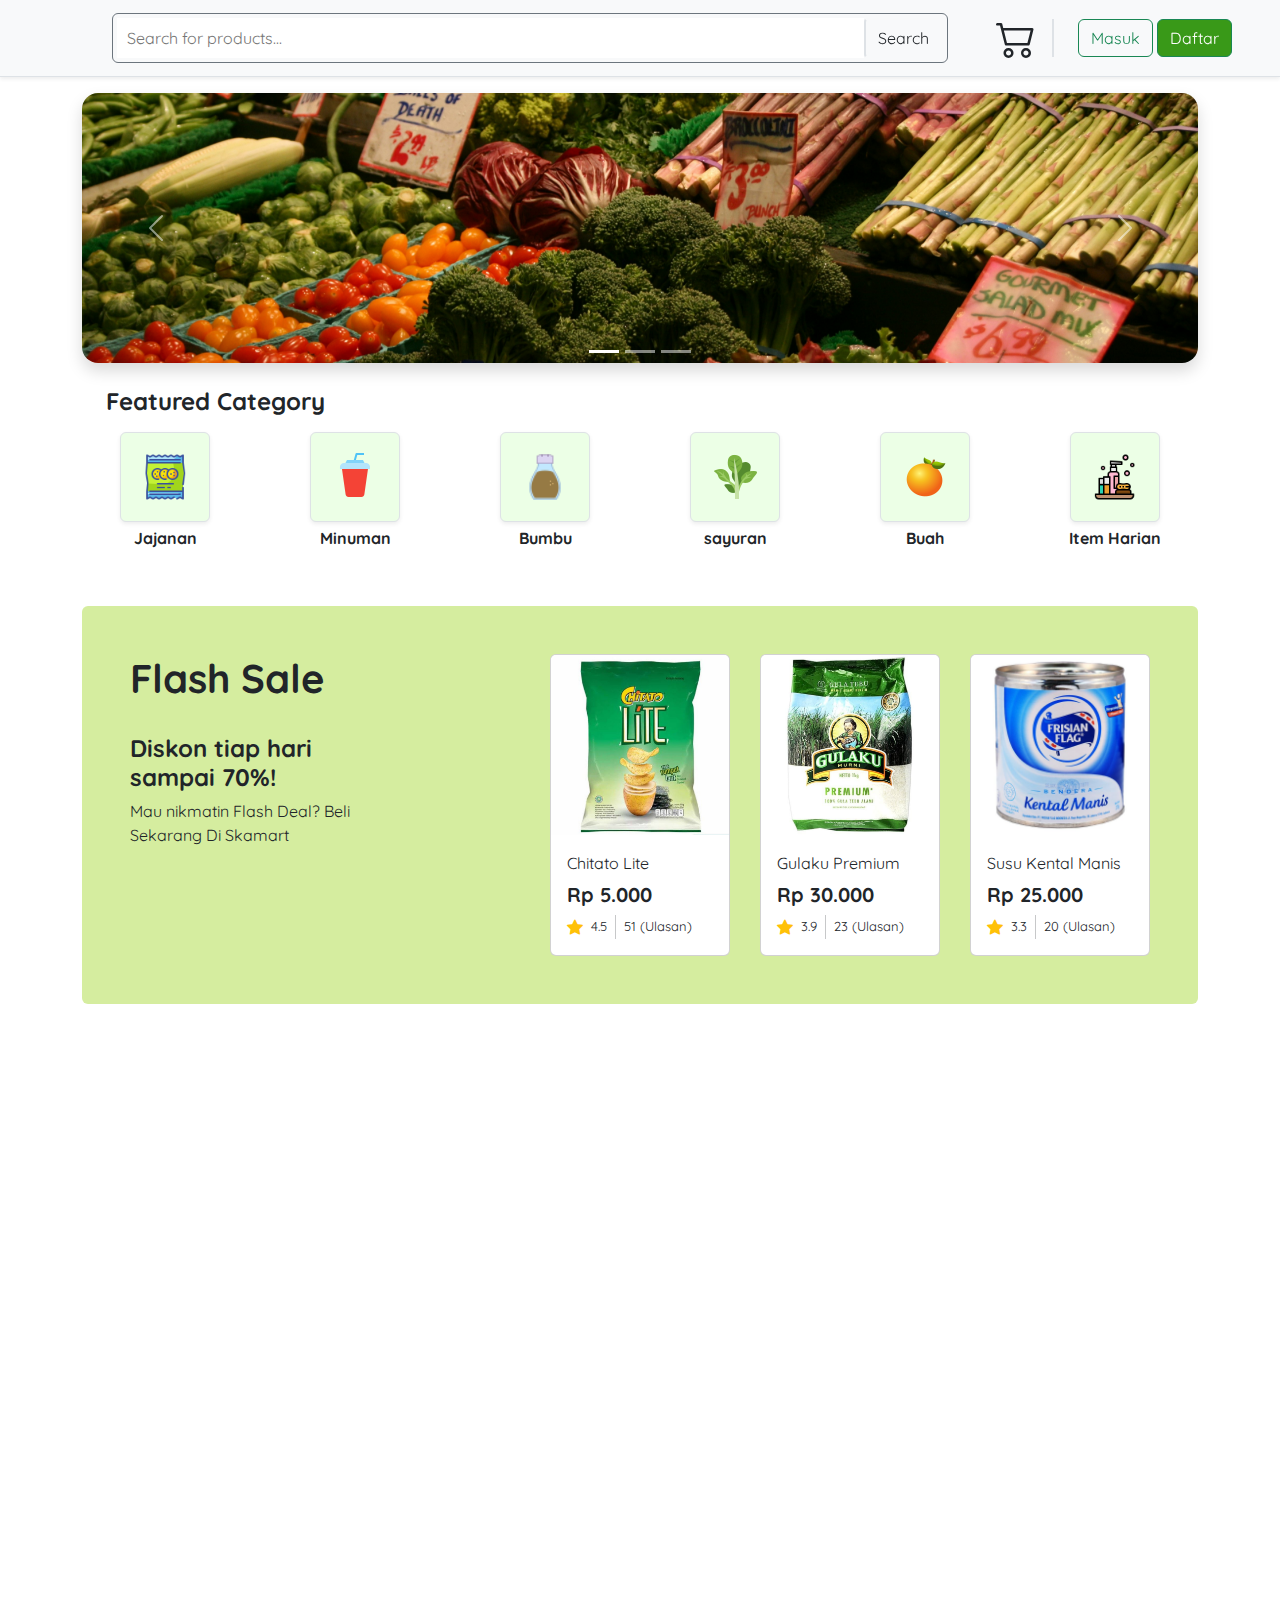
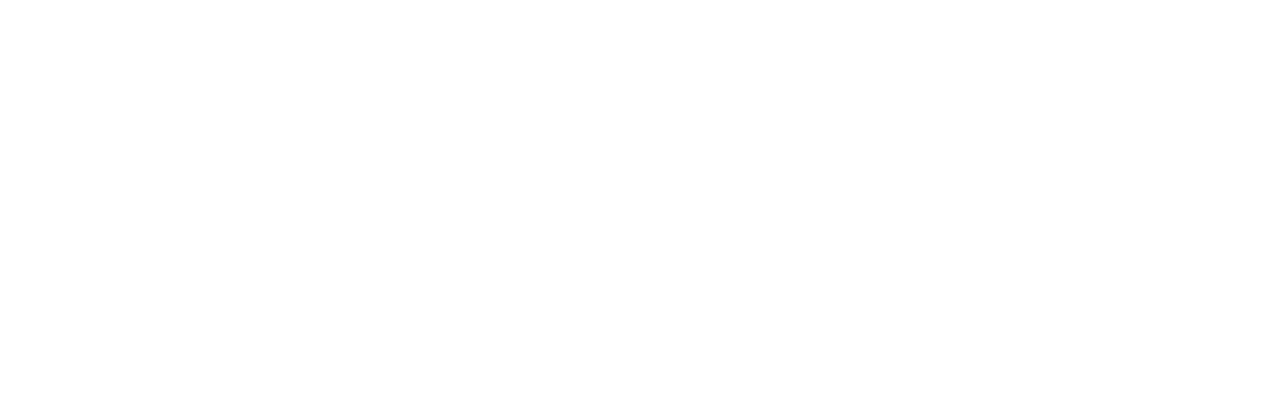
==== index.html @ 87e2caf5 "Add files via upload" ====
<!DOCTYPE html>
<html lang="en">
<head>
    <meta charset="UTF-8">
    <meta name="viewport" content="width=device-width, initial-scale=1.0">
    <title>Skamart</title>
    <!-- Link bootstrap -->
     <link rel="stylesheet" href="bootstrap-5.3.3-dist/css/bootstrap.min.css">
    <!-- Icon bootstrap -->
     <link rel="stylesheet" href="https://cdn.jsdelivr.net/npm/bootstrap-icons@1.11.3/font/bootstrap-icons.min.css">
    <!-- Style css -->
     <link rel="stylesheet" href="style.css">
    <!-- Jquery -->
      <script src="jquery-3.7.1.min.js"></script>
</head>
<body>


    <!-- NAVBAR -->

    <nav class="navbar shadow-sm  bg-body-tertiary border-bottom sticky-top">
      <div class="container-fluid px-2 px-md-5 ">
        <a class="navbar-brand d-none d-md-block" href="#"><img src="https://images.tokopedia.net/assets-tokopedia-lite/v2/zeus/production/e5b8438b.svg" alt=""></a>
     
        <!-- <div class="collapse navbar-collapse" id="navbarSupportedContent"> -->
          <form class="d-flex border border-1 border-secondary rounded p-1 col  mx-2 mx-md-5" role="search">
            <input class="border-0 w-100 " type="search" placeholder="  Search for products..." aria-label="Search">
            <button class="btn border-start border-2 rounded-1 " type="submit">Search</button>
          </form>

          <div class="d-flex ms-auto align-items-center ">
            <i class="bi bi-cart2 position-relative fs-1 me-1 me-md-3 " type="button" data-bs-toggle="offcanvas" data-bs-target="#offcanvasScrolling" aria-controls="offcanvasScrolling"></i>
            <div class="offcanvas offcanvas-bottom" data-bs-scroll="true" data-bs-backdrop="false" tabindex="-1" id="offcanvasScrolling" aria-labelledby="offcanvasScrollingLabel">
              <div class="offcanvas-header border-bottom">
                <h5 class="offcanvas-title fw-bold fs-2" id="offcanvasScrollingLabel">Keranjang Belanja</h5>
                <button type="button" class="btn-close" data-bs-dismiss="offcanvas" aria-label="Close"></button>
              </div>
              <div class="offcanvas-body">
                <p>Try scrolling the rest of the page to see this option in action.</p>
              </div>
            </div>
  
            
  
            <div class="log border-start border-2 ps-1 ps-md-4 d-none d-md-block">
                <button class="btn btn-outline-success">Masuk</button>
                <button class="btn btn-success">Daftar</button>
            </div>
            <i class="bi bi-box-arrow-right fs-2 mt-1 ms-2 d-block d-md-none"></i>
          </div>
         

        <!-- </div> -->
      </div>
    </nav>
   
    <!-- ============================================ -->
    
    
    <!-- CAROUSEL -->
    <div id="carouselExampleIndicators" class="carousel slide container-md py-3 " data-bs-ride="carousel">
        <div class="carousel-indicators">
          <button type="button" data-bs-target="#carouselExampleIndicators" data-bs-slide-to="0" class="active" aria-current="true" aria-label="Slide 1"></button>
          <button type="button" data-bs-target="#carouselExampleIndicators" data-bs-slide-to="1" aria-label="Slide 2"></button>
          <button type="button" data-bs-target="#carouselExampleIndicators" data-bs-slide-to="2" aria-label="Slide 3"></button>
        </div>
        <div class="carousel-inner rounded-4 shadow"  data-bs-interval="10000">
          <div class="carousel-item active">
            <img src="asset/img/Banner-2.jpg" class="d-block w-100" alt="...">
          </div>
          <div class="carousel-item" data-bs-interval="2000">
            <img src="asset/img/Banner-1.jpg" class="d-block w-100" alt="...">
          </div>
          <div class="carousel-item">
            <img src="asset/img/Banner-2.jpg" class="d-block w-100" alt="...">
          </div>
        </div>
        <button class="carousel-control-prev" type="button" data-bs-target="#carouselExampleIndicators" data-bs-slide="prev">
          <span class="carousel-control-prev-icon" aria-hidden="true"></span>
          <span class="visually-hidden">Previous</span>
        </button>
        <button class="carousel-control-next" type="button" data-bs-target="#carouselExampleIndicators" data-bs-slide="next">
          <span class="carousel-control-next-icon" aria-hidden="true"></span>
          <span class="visually-hidden">Next</span>
        </button>
    </div>
    <!-- ============================================ -->
    
    
    <!-- KATEGORI -->

    <div class="kategori container-lg  py-2  ">
     <h4 class="fw-bold mb-3 ms-0 ms-lg-4">Featured Category</h4>
     <div class="isi-kategori row row-cols-3 row-cols-sm-6 gy-2  text-center ">

      <div class="col">
        <div class="mx-auto kotak d-flex flex-column justify-content-center align-items-center rounded-1">
          <div class="kotak-kategori shadow-sm d-flex justify-content-center align-items-center border rounded">
            <img src="asset/icon/icons8-snack-64.png"  alt="">
          </div>
           <span class="mt-1 fw-bold ">Jajanan</span>
        </div>
      </div>
      <div class="col">
        <div class="mx-auto kotak  d-flex flex-column justify-content-center align-items-center rounded-1">
           <div class="kotak-kategori shadow-sm  d-flex justify-content-center align-items-center border rounded">
            <img src="asset/icon/icons8-drink-48.png" alt="">
           </div>
           <span class="mt-1 fw-bold">Minuman</span>
        </div>
      </div>
      <div class="col">
        <div class="mx-auto kotak  d-flex flex-column justify-content-center align-items-center rounded-1">
           <div class="kotak-kategori shadow-sm  d-flex justify-content-center align-items-center border rounded">
            <img src="asset/icon/icons8-spice-16.png" alt="">
           </div>
           <span class="mt-1 fw-bold">Bumbu</span>
        </div>
      </div>
      <div class="col">
        <div class="mx-auto kotak  d-flex flex-column justify-content-center align-items-center rounded-1">
           <div class="kotak-kategori shadow-sm  d-flex justify-content-center align-items-center border rounded">
            <img src="asset/icon/icons8-vegetable-48.png" alt="">
           </div>
           <span class="mt-1 fw-bold">sayuran</span>
        </div>
      </div>
      <div class="col">
        <div class="mx-auto kotak  d-flex flex-column justify-content-center align-items-center rounded-1">
           <div class="kotak-kategori shadow-sm  d-flex justify-content-center align-items-center border rounded">
            <img src="asset/icon/icons8-fruit-48.png" alt="">
           </div>
           <span class="mt-1 fw-bold">Buah</span>
        </div>
      </div>
      <div class="col">
        <div class="mx-auto kotak  d-flex flex-column justify-content-center align-items-center rounded-1">
           <div class="kotak-kategori shadow-sm  d-flex justify-content-center align-items-center border rounded">
            <img src="asset/icon/icons8-shampoo-64.png" alt="">
           </div>
           <span class="mt-1 fw-bold">Item Harian</span>
        </div>
      </div>
      
     </div>

    </div>
    <!-- ============================================ -->
   
   
    <!-- PROMO -->

    <div class="container my-5 d-flex justify-content-center align-items-center" id="promo">
      <div class=" promo d-flex flex-column flex-lg-row justify-content-between  px-5 py-5 rounded">
        <div class="d-flex flex-column col-12 col-lg-3">
          <h1 class="fw-bold mb-4">Flash Sale</h1>
          <h4 class="fw-bold my-2 d-none d-lg-block">Diskon tiap hari sampai 70%!</h4>
          <p class="d-none d-lg-block">Mau nikmatin Flash Deal? Beli Sekarang Di Skamart</p>
        </div>
        

        <div class="kotak-promo  d-flex justify-content-between">
          <div class="card">
            <img src="asset/img/download (6).jpeg" class="card-img-top" alt="...">
            <div class="card-body">
              <p class="card-title">Chitato Lite</p>
              <h5 class="card-text fw-bold">Rp 5.000</h5>
              <div class="rating d-flex align-items-center">
                <div class="d-flex  align-items-center">
                  <i class="bi bi-star-fill me-2 text-warning "></i>
                  <span>4.5</span>
                </div>
                <div class="vr mx-2"></div>
                <span class="ulasan">51 (Ulasan)</span>
              </div>  
            </div>
          </div>
          <div class="card">
            <img src="asset/img/download (1).jpeg" class="card-img-top" alt="...">
            <div class="card-body">
              <p class="card-title">Gulaku Premium</p>
              <h5 class="card-text fw-bold">Rp 30.000</h5>
              <div class="rating d-flex align-items-center">
                <div class="d-flex  align-items-center">
                  <i class="bi bi-star-fill me-2 text-warning "></i>
                  <span>3.9</span>
                </div>
                <div class="vr mx-2"></div>
                <span class="ulasan">23 (Ulasan)</span>
              </div>  
            </div>
          </div>
          <div class="card">
            <img src="asset/img/download (4).jpeg" class="card-img-top" alt="...">
            <div class="card-body">
              <p class="card-title">Susu Kental Manis</p>
              <h5 class="card-text fw-bold">Rp 25.000</h5>
              <div class="rating d-flex align-items-center">
                <div class="d-flex  align-items-center">
                  <i class="bi bi-star-fill me-2 text-warning "></i>
                  <span>3.3</span>
                </div>
                <div class="vr mx-2"></div>
                <span class="ulasan">20 (Ulasan)</span>
              </div>  
            </div>
          </div>
        </div>
     
      </div>
         
    </div>
    <!-- ============================================ -->
    
    
    <!-- DISPLAY PRODUK -->

    <!-- ============================================ -->
  
  
    <!-- FOOTER -->

    <!-- ============================================ -->


    


    <!-- Bootstrap js -->
     <script src="bootstrap-5.3.3-dist/js/bootstrap.bundle.min.js"></script>
    <!-- Main js -->
     <script src="main.js"></script>
</body>
</html>
---- style.css ----
@import url('https://fonts.googleapis.com/css2?family=Quicksand:wght@300..700&display=swap');

/* =============================== VARIABEL =============================== */
:root {
    --warna-utama: #399918;
    --pendukung: #ECFFE6;
    --hover: #D5ED9F;
    --tinggi-gambar-card: 180px;
    --lebar-gambar-card: 100%;
    --lebar-card: 180px ;
}
body {
    font-family: "Quicksand", sans-serif;
    height: 2000px;
    overflow-x: auto;
}

/* ======================================================================== */



/* =============================== REBOOT STYLE BOOTSTRAP =============================== */
.bg-success,.btn-success {
    background-color: var(--warna-utama) !important;
}

.offcanvas {
    height: 70vh !important;
}
/* ======================================================================== */




/* =============================== NAVBAR =============================== */
nav input:focus {
   outline: 0;
}

/* ======================================================================== */





/* =============================== CAROUSEL =============================== */

.carousel img {
    width: 100%;
    height: 30vh;
    object-fit: cover;
}
/* ======================================================================== */



/* =============================== KATEGORI =============================== */

.kotak-kategori {
    width: 90px;
    height: 90px;
    background-color: var(--pendukung);
    transition: 0.2s;
}
.kotak-kategori img {
    width: 48px;
    height: 48px;
}


.kotak:hover .kotak-kategori {
    background-color: var(--hover);
}
/* ======================================================================== */


/* =============================== PROMO =============================== */

.promo {
    width: 85%;
    background-color: var(--hover);
    overflow-x: auto;
}
.kotak-promo {
    min-width: 600px;
}
.card img {
    width: var(--lebar-gambar-card);
    height: var(--tinggi-gambar-card);
    object-fit: cover;
}
.card {
    width: var(--lebar-card) !important;
    transition: 0.2s;
}
.card:hover {
    transform: translateY(-4px);
}
.card span {
    font-size: 13px;
}


/* ======================================================================== */


@media screen and (max-width: 767px) { 

    .kotak-kategori {
        width: 95px;
        height: 95px;
    }
    .kotak-kategori img {
        width: 30px;
        height: 30px;
    }
    .promo {
        width: 100%;
    }
 }


@media screen and (min-width: 768px) and (max-width:991px){ 
    .kotak-kategori {
        width: 100px;
        height: 100px;
    }
    .kotak-kategori img {
        width: 30px;
        height: 30px;
    }
    .promo {
        width: 100%;
    }
 }


@media screen and (min-width: 992px) and (max-width:1999px){ 
 .promo {
        width: 100%;
    }
 }


@media screen and (min-width: 1200px) and (max-width:1399px) { 

 }


@media screen and (min-width: 1400px) { 

 }
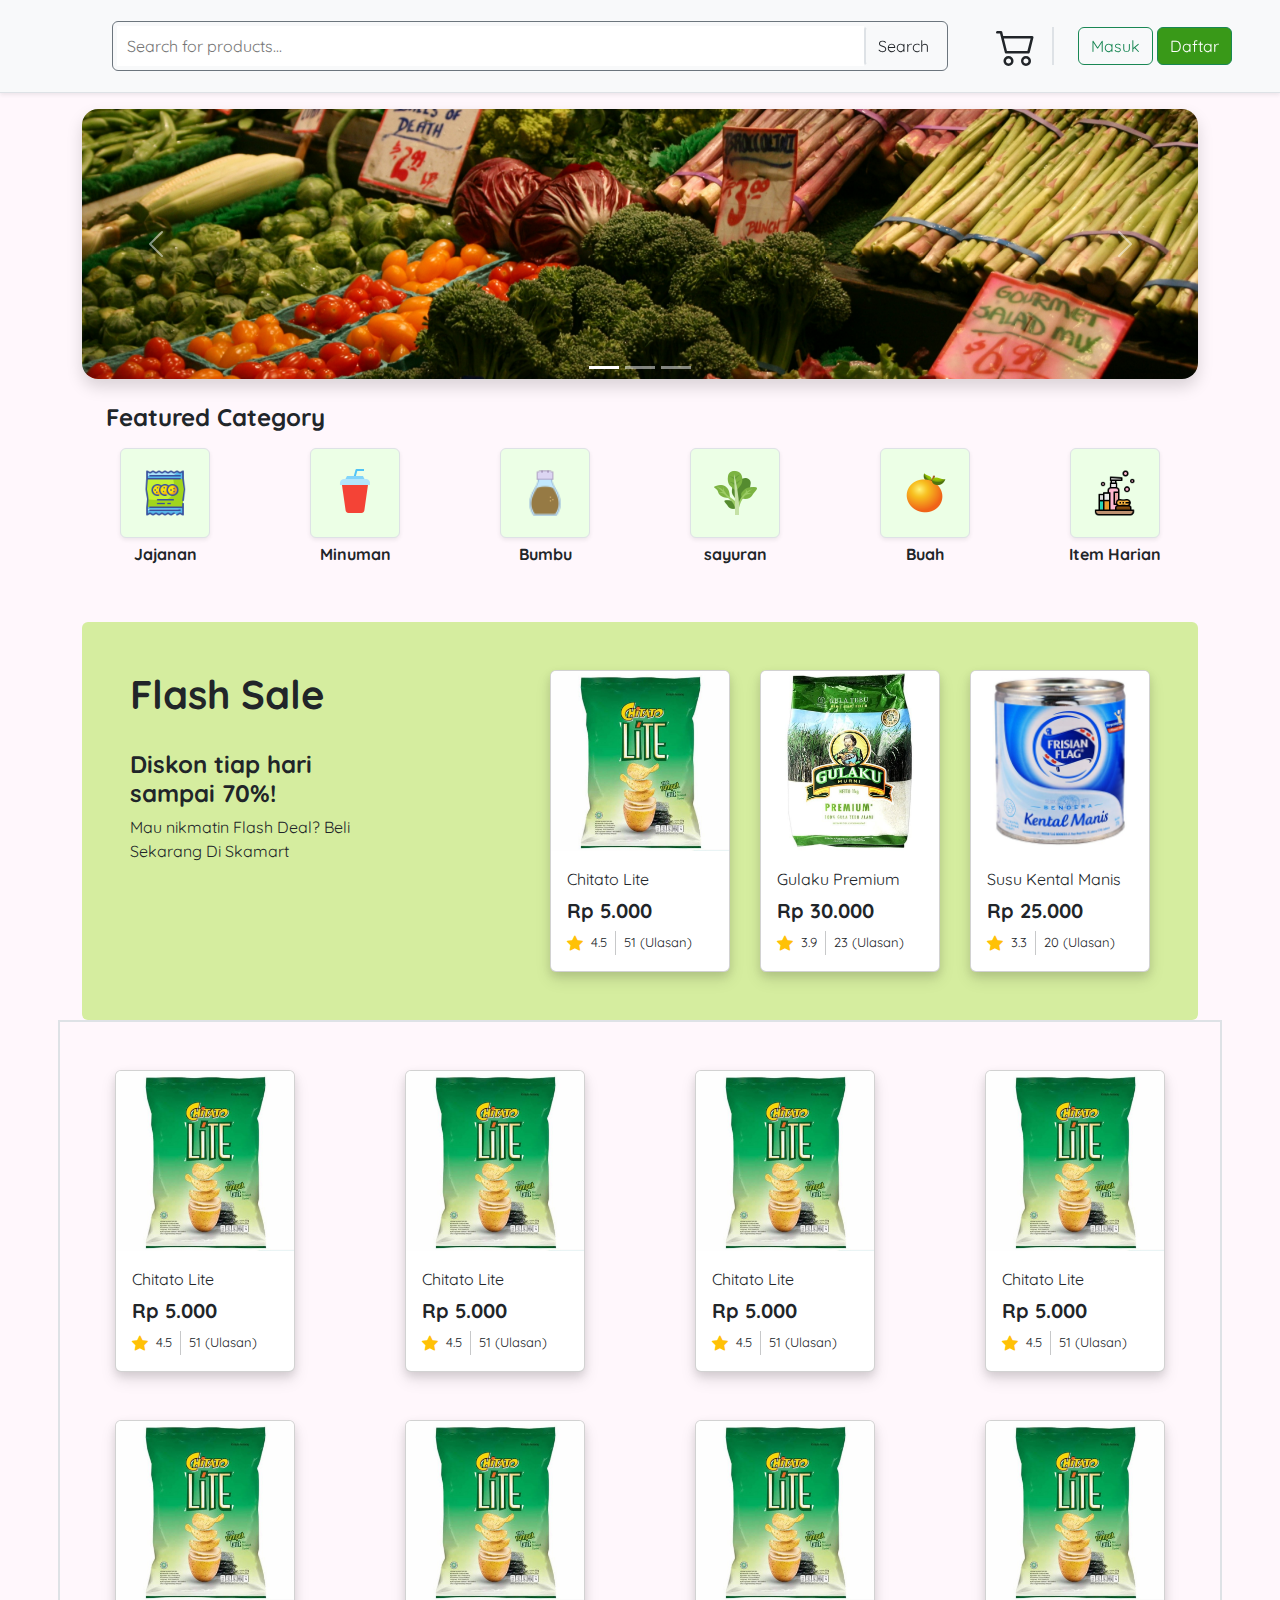
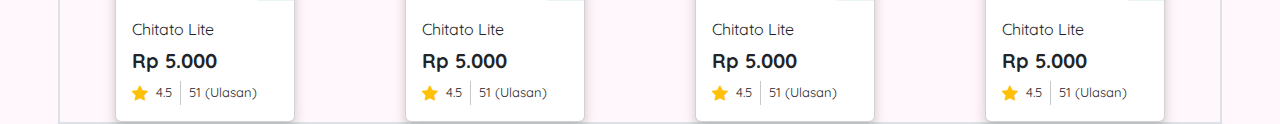
==== commit 8858975f: "Add files via upload" ====
--- a/index.html
+++ b/index.html
@@ -18,7 +18,7 @@
 
     <!-- NAVBAR -->
 
-    <nav class="navbar shadow-sm  bg-body-tertiary border-bottom sticky-top">
+    <nav class="navbar shadow-sm  bg-body-tertiary border-bottom sticky-top py-3 z-3">
       <div class="container-fluid px-2 px-md-5 ">
         <a class="navbar-brand d-none d-md-block" href="#"><img src="https://images.tokopedia.net/assets-tokopedia-lite/v2/zeus/production/e5b8438b.svg" alt=""></a>
      
@@ -215,6 +215,149 @@
     
     <!-- DISPLAY PRODUK -->
 
+    <div class="container ">
+      <div class="row row-cols-2 row-cols-md-4 g-5 border border-2">
+
+        
+        <div class="col ">
+          <div class="card mx-auto">
+            <img src="asset/img/download (6).jpeg" class="card-img-top" alt="...">
+            <div class="card-body">
+              <p class="card-title">Chitato Lite</p>
+              <h5 class="card-text fw-bold">Rp 5.000</h5>
+              <div class="rating d-flex align-items-center">
+                <div class="d-flex  align-items-center">
+                  <i class="bi bi-star-fill me-2 text-warning "></i>
+                  <span>4.5</span>
+                </div>
+                <div class="vr mx-2"></div>
+                <span class="ulasan">51 (Ulasan)</span>
+              </div>  
+            </div>
+          </div>
+        </div>
+        <div class="col ">
+          <div class="card mx-auto">
+            <img src="asset/img/download (6).jpeg" class="card-img-top" alt="...">
+            <div class="card-body">
+              <p class="card-title">Chitato Lite</p>
+              <h5 class="card-text fw-bold">Rp 5.000</h5>
+              <div class="rating d-flex align-items-center">
+                <div class="d-flex  align-items-center">
+                  <i class="bi bi-star-fill me-2 text-warning "></i>
+                  <span>4.5</span>
+                </div>
+                <div class="vr mx-2"></div>
+                <span class="ulasan">51 (Ulasan)</span>
+              </div>  
+            </div>
+          </div>
+        </div>
+        <div class="col ">
+          <div class="card mx-auto">
+            <img src="asset/img/download (6).jpeg" class="card-img-top" alt="...">
+            <div class="card-body">
+              <p class="card-title">Chitato Lite</p>
+              <h5 class="card-text fw-bold">Rp 5.000</h5>
+              <div class="rating d-flex align-items-center">
+                <div class="d-flex  align-items-center">
+                  <i class="bi bi-star-fill me-2 text-warning "></i>
+                  <span>4.5</span>
+                </div>
+                <div class="vr mx-2"></div>
+                <span class="ulasan">51 (Ulasan)</span>
+              </div>  
+            </div>
+          </div>
+        </div>
+        <div class="col ">
+          <div class="card mx-auto">
+            <img src="asset/img/download (6).jpeg" class="card-img-top" alt="...">
+            <div class="card-body">
+              <p class="card-title">Chitato Lite</p>
+              <h5 class="card-text fw-bold">Rp 5.000</h5>
+              <div class="rating d-flex align-items-center">
+                <div class="d-flex  align-items-center">
+                  <i class="bi bi-star-fill me-2 text-warning "></i>
+                  <span>4.5</span>
+                </div>
+                <div class="vr mx-2"></div>
+                <span class="ulasan">51 (Ulasan)</span>
+              </div>  
+            </div>
+          </div>
+        </div>
+        <div class="col ">
+          <div class="card mx-auto">
+            <img src="asset/img/download (6).jpeg" class="card-img-top" alt="...">
+            <div class="card-body">
+              <p class="card-title">Chitato Lite</p>
+              <h5 class="card-text fw-bold">Rp 5.000</h5>
+              <div class="rating d-flex align-items-center">
+                <div class="d-flex  align-items-center">
+                  <i class="bi bi-star-fill me-2 text-warning "></i>
+                  <span>4.5</span>
+                </div>
+                <div class="vr mx-2"></div>
+                <span class="ulasan">51 (Ulasan)</span>
+              </div>  
+            </div>
+          </div>
+        </div>
+        <div class="col ">
+          <div class="card mx-auto">
+            <img src="asset/img/download (6).jpeg" class="card-img-top" alt="...">
+            <div class="card-body">
+              <p class="card-title">Chitato Lite</p>
+              <h5 class="card-text fw-bold">Rp 5.000</h5>
+              <div class="rating d-flex align-items-center">
+                <div class="d-flex  align-items-center">
+                  <i class="bi bi-star-fill me-2 text-warning "></i>
+                  <span>4.5</span>
+                </div>
+                <div class="vr mx-2"></div>
+                <span class="ulasan">51 (Ulasan)</span>
+              </div>  
+            </div>
+          </div>
+        </div>
+        <div class="col ">
+          <div class="card mx-auto">
+            <img src="asset/img/download (6).jpeg" class="card-img-top" alt="...">
+            <div class="card-body">
+              <p class="card-title">Chitato Lite</p>
+              <h5 class="card-text fw-bold">Rp 5.000</h5>
+              <div class="rating d-flex align-items-center">
+                <div class="d-flex  align-items-center">
+                  <i class="bi bi-star-fill me-2 text-warning "></i>
+                  <span>4.5</span>
+                </div>
+                <div class="vr mx-2"></div>
+                <span class="ulasan">51 (Ulasan)</span>
+              </div>  
+            </div>
+          </div>
+        </div>
+        <div class="col ">
+          <div class="card mx-auto">
+            <img src="asset/img/download (6).jpeg" class="card-img-top" alt="...">
+            <div class="card-body">
+              <p class="card-title">Chitato Lite</p>
+              <h5 class="card-text fw-bold">Rp 5.000</h5>
+              <div class="rating d-flex align-items-center">
+                <div class="d-flex  align-items-center">
+                  <i class="bi bi-star-fill me-2 text-warning "></i>
+                  <span>4.5</span>
+                </div>
+                <div class="vr mx-2"></div>
+                <span class="ulasan">51 (Ulasan)</span>
+              </div>  
+            </div>
+          </div>
+        </div>
+       
+      </div>
+    </div>
     <!-- ============================================ -->
   
   
--- a/style.css
+++ b/style.css
@@ -12,8 +12,9 @@
 }
 body {
     font-family: "Quicksand", sans-serif;
-    height: 2000px;
+   
     overflow-x: auto;
+    background-color: #FFF7FC;
 }
 
 /* ======================================================================== */
@@ -93,6 +94,8 @@
 .card {
     width: var(--lebar-card) !important;
     transition: 0.2s;
+    box-shadow: 0 4px 8px rgba(0, 0, 0, 0.1), 
+              0 8px 16px rgba(0, 0, 0, 0.1);
 }
 .card:hover {
     transform: translateY(-4px);
@@ -105,11 +108,45 @@
 /* ======================================================================== */
 
 
+
+
+
+.detail-produk {
+    width: 80%;
+}
+
+.co {
+    width: 100%;
+    height: fit-content;
+}
+
+
+.img-utama {
+    width: 500px;
+    height: 500px;
+    object-fit: cover;
+}
+.img-kecil {
+    width: 122px;
+    height: 125px;
+    object-fit: cover;
+}
+.img-co {
+    width: 100px;
+    height: 100px;
+    object-fit: cover;
+}
+
+
+
+
+
+
 @media screen and (max-width: 767px) { 
 
     .kotak-kategori {
-        width: 95px;
-        height: 95px;
+        width: 80px;
+        height: 80px;
     }
     .kotak-kategori img {
         width: 30px;
@@ -118,14 +155,31 @@
     .promo {
         width: 100%;
     }
- }
-
-
-@media screen and (min-width: 768px) and (max-width:991px){ 
-    .kotak-kategori {
+    .detail-produk {
+        width: 100%;
+    }
+    
+    .img-utama {
+        width: 300px;
+        height: 300px;
+    }
+    .img-kecil {
+        width: 100%;
+        height: 85px;
+    }
+    .img-co {
         width: 100px;
         height: 100px;
     }
+    .co {
+        width: 100%;
+        height: fit-content;
+    
+    }
+ }
+
+
+@media screen and (min-width: 768px) and (max-width:991px){ 
     .kotak-kategori img {
         width: 30px;
         height: 30px;
@@ -136,7 +190,7 @@
  }
 
 
-@media screen and (min-width: 992px) and (max-width:1999px){ 
+@media screen and (min-width: 992px) and (max-width:1199px){ 
  .promo {
         width: 100%;
     }
@@ -144,10 +198,8 @@
 
 
 @media screen and (min-width: 1200px) and (max-width:1399px) { 
-
- }
-
-
-@media screen and (min-width: 1400px) { 
-
- }
+    .promo {
+        width: 100% ;
+    }
+ }
+
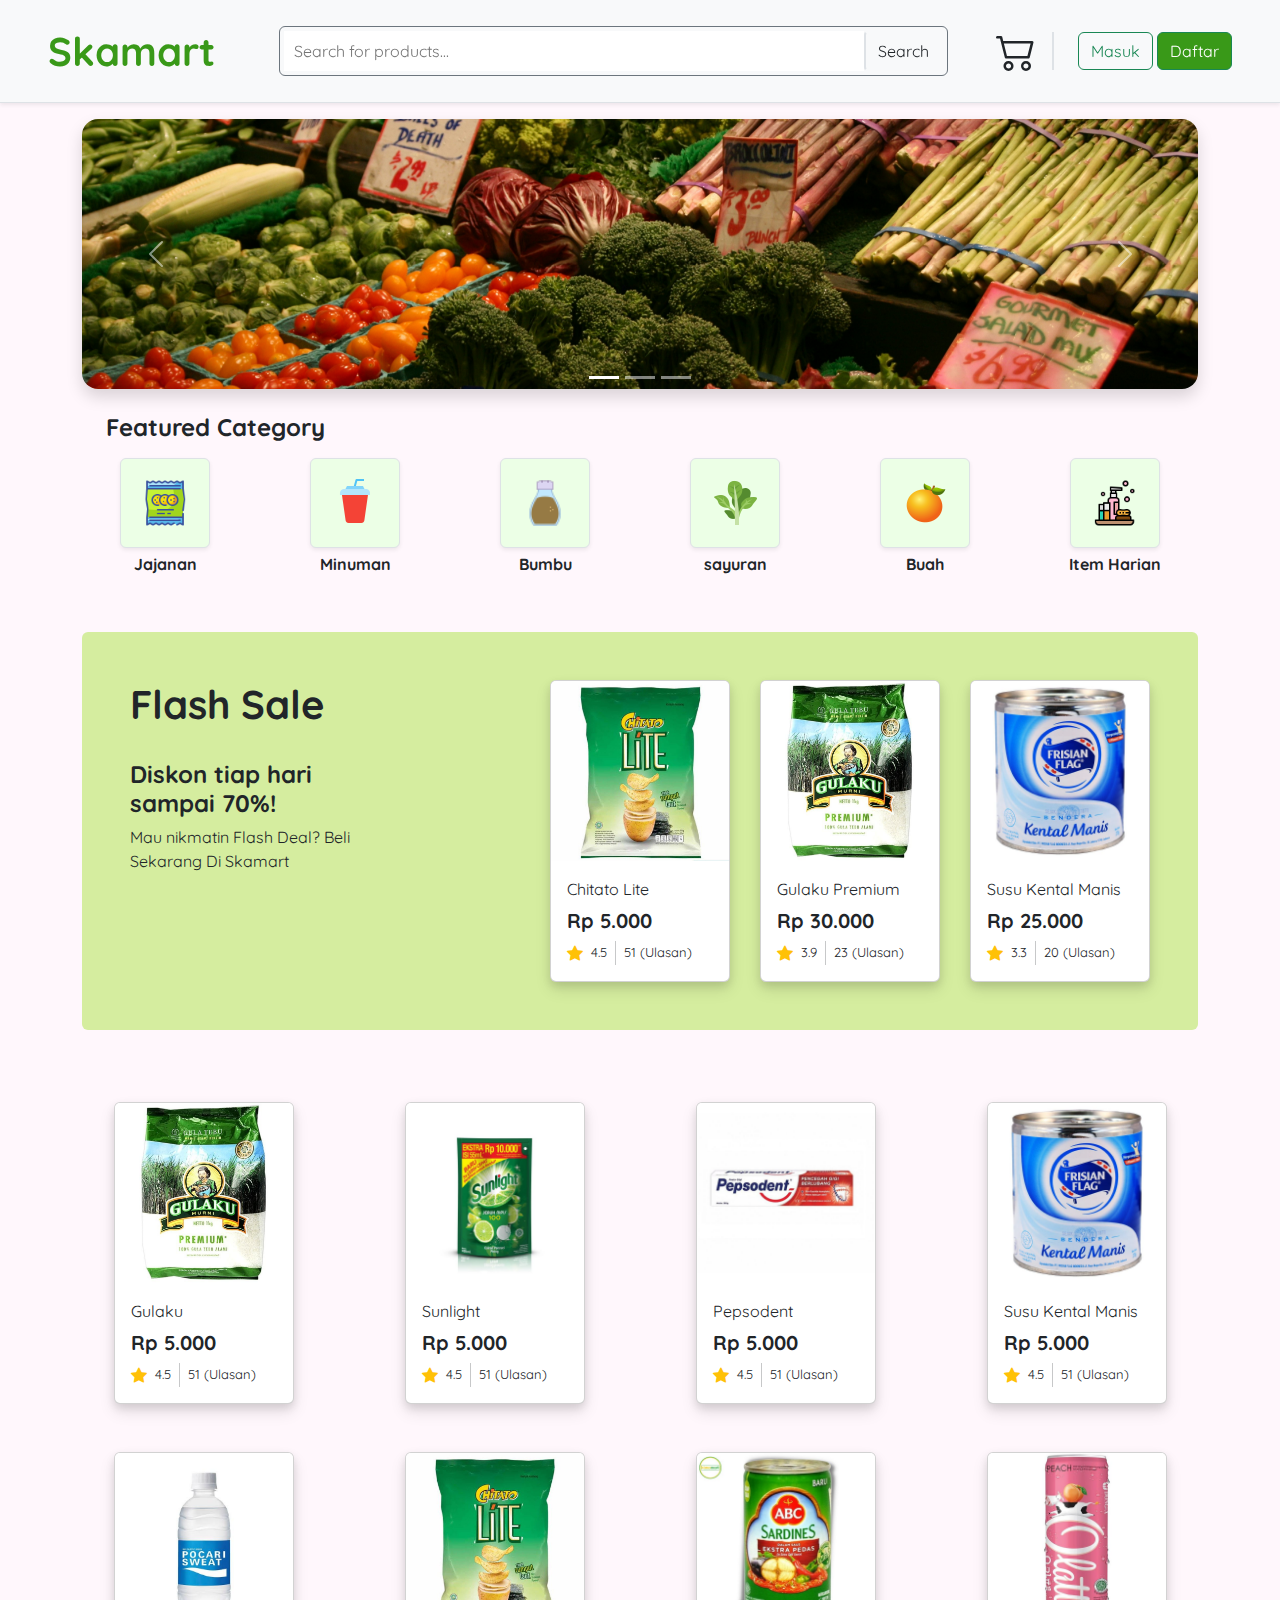
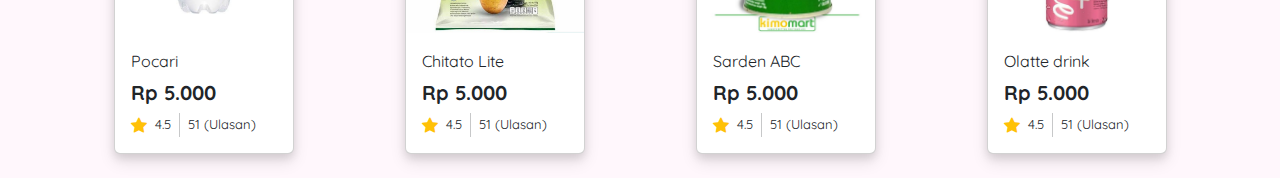
==== commit a6d42add: "Add files via upload" ====
--- a/index.html
+++ b/index.html
@@ -20,7 +20,7 @@
 
     <nav class="navbar shadow-sm  bg-body-tertiary border-bottom sticky-top py-3 z-3">
       <div class="container-fluid px-2 px-md-5 ">
-        <a class="navbar-brand d-none d-md-block" href="#"><img src="https://images.tokopedia.net/assets-tokopedia-lite/v2/zeus/production/e5b8438b.svg" alt=""></a>
+        <a class="navbar-brand fw-bold fs-1 d-none d-md-block logo" href="index.html">Skamart</a>
      
         <!-- <div class="collapse navbar-collapse" id="navbarSupportedContent"> -->
           <form class="d-flex border border-1 border-secondary rounded p-1 col  mx-2 mx-md-5" role="search">
@@ -160,7 +160,7 @@
         
 
         <div class="kotak-promo  d-flex justify-content-between">
-          <div class="card">
+          <a href="detailProduct.html" class="text-decoration-none card">
             <img src="asset/img/download (6).jpeg" class="card-img-top" alt="...">
             <div class="card-body">
               <p class="card-title">Chitato Lite</p>
@@ -174,8 +174,8 @@
                 <span class="ulasan">51 (Ulasan)</span>
               </div>  
             </div>
-          </div>
-          <div class="card">
+          </a>
+          <a href="detailProduct.html" class="text-decoration-none card">
             <img src="asset/img/download (1).jpeg" class="card-img-top" alt="...">
             <div class="card-body">
               <p class="card-title">Gulaku Premium</p>
@@ -189,8 +189,8 @@
                 <span class="ulasan">23 (Ulasan)</span>
               </div>  
             </div>
-          </div>
-          <div class="card">
+          </a>
+          <a href="detailProduct.html" class="text-decoration-none card">
             <img src="asset/img/download (4).jpeg" class="card-img-top" alt="...">
             <div class="card-body">
               <p class="card-title">Susu Kental Manis</p>
@@ -204,7 +204,7 @@
                 <span class="ulasan">20 (Ulasan)</span>
               </div>  
             </div>
-          </div>
+          </a>
         </div>
      
       </div>
@@ -215,11 +215,96 @@
     
     <!-- DISPLAY PRODUK -->
 
-    <div class="container ">
-      <div class="row row-cols-2 row-cols-md-4 g-5 border border-2">
+    <div class="container py-4">
+      <div class="row row-cols-2 row-cols-md-4 g-5">
 
         
-        <div class="col ">
+        <a href="detailProduct.html" class="text-decoration-none col ">
+          <div class="card mx-auto">
+            <img src="asset/img/download (1).jpeg" class="card-img-top" alt="...">
+            <div class="card-body">
+              <p class="card-title">Gulaku</p>
+              <h5 class="card-text fw-bold">Rp 5.000</h5>
+              <div class="rating d-flex align-items-center">
+                <div class="d-flex  align-items-center">
+                  <i class="bi bi-star-fill me-2 text-warning "></i>
+                  <span>4.5</span>
+                </div>
+                <div class="vr mx-2"></div>
+                <span class="ulasan">51 (Ulasan)</span>
+              </div>  
+            </div>
+          </div>
+        </a>
+        <a href="detailProduct.html" class="text-decoration-none col ">
+          <div class="card mx-auto">
+            <img src="asset/img/download (2).jpeg" class="card-img-top" alt="...">
+            <div class="card-body">
+              <p class="card-title">Sunlight</p>
+              <h5 class="card-text fw-bold">Rp 5.000</h5>
+              <div class="rating d-flex align-items-center">
+                <div class="d-flex  align-items-center">
+                  <i class="bi bi-star-fill me-2 text-warning "></i>
+                  <span>4.5</span>
+                </div>
+                <div class="vr mx-2"></div>
+                <span class="ulasan">51 (Ulasan)</span>
+              </div>  
+            </div>
+          </div>
+        </a>
+        <a href="detailProduct.html" class="text-decoration-none col ">
+          <div class="card mx-auto">
+            <img src="asset/img/download (3).jpeg" class="card-img-top" alt="...">
+            <div class="card-body">
+              <p class="card-title">Pepsodent</p>
+              <h5 class="card-text fw-bold">Rp 5.000</h5>
+              <div class="rating d-flex align-items-center">
+                <div class="d-flex  align-items-center">
+                  <i class="bi bi-star-fill me-2 text-warning "></i>
+                  <span>4.5</span>
+                </div>
+                <div class="vr mx-2"></div>
+                <span class="ulasan">51 (Ulasan)</span>
+              </div>  
+            </div>
+          </div>
+        </a>
+        <a href="detailProduct.html" class="text-decoration-none col ">
+          <div class="card mx-auto">
+            <img src="asset/img/download (4).jpeg" class="card-img-top" alt="...">
+            <div class="card-body">
+              <p class="card-title">Susu Kental Manis</p>
+              <h5 class="card-text fw-bold">Rp 5.000</h5>
+              <div class="rating d-flex align-items-center">
+                <div class="d-flex  align-items-center">
+                  <i class="bi bi-star-fill me-2 text-warning "></i>
+                  <span>4.5</span>
+                </div>
+                <div class="vr mx-2"></div>
+                <span class="ulasan">51 (Ulasan)</span>
+              </div>  
+            </div>
+          </div>
+        </a>
+        <a href="detailProduct.html" class="text-decoration-none col ">
+          <div class="card mx-auto">
+            <img src="asset/img/download (5).jpeg" class="card-img-top" alt="...">
+            <div class="card-body">
+              <p class="card-title">Pocari</p>
+              <h5 class="card-text fw-bold">Rp 5.000</h5>
+              <div class="rating d-flex align-items-center">
+                <div class="d-flex  align-items-center">
+                  <i class="bi bi-star-fill me-2 text-warning "></i>
+                  <span>4.5</span>
+                </div>
+                <div class="vr mx-2"></div>
+                <span class="ulasan">51 (Ulasan)</span>
+              </div>  
+            </div>
+          </div>
+        </a>
+        <a href="detailProduct.html" class="text-decoration-none col ">
           <div class="card mx-auto">
             <img src="asset/img/download (6).jpeg" class="card-img-top" alt="...">
             <div class="card-body">
@@ -235,126 +320,41 @@
               </div>  
             </div>
           </div>
-        </div>
-        <div class="col ">
-          <div class="card mx-auto">
-            <img src="asset/img/download (6).jpeg" class="card-img-top" alt="...">
-            <div class="card-body">
-              <p class="card-title">Chitato Lite</p>
-              <h5 class="card-text fw-bold">Rp 5.000</h5>
-              <div class="rating d-flex align-items-center">
-                <div class="d-flex  align-items-center">
-                  <i class="bi bi-star-fill me-2 text-warning "></i>
-                  <span>4.5</span>
-                </div>
-                <div class="vr mx-2"></div>
-                <span class="ulasan">51 (Ulasan)</span>
-              </div>  
-            </div>
-          </div>
-        </div>
-        <div class="col ">
-          <div class="card mx-auto">
-            <img src="asset/img/download (6).jpeg" class="card-img-top" alt="...">
-            <div class="card-body">
-              <p class="card-title">Chitato Lite</p>
-              <h5 class="card-text fw-bold">Rp 5.000</h5>
-              <div class="rating d-flex align-items-center">
-                <div class="d-flex  align-items-center">
-                  <i class="bi bi-star-fill me-2 text-warning "></i>
-                  <span>4.5</span>
-                </div>
-                <div class="vr mx-2"></div>
-                <span class="ulasan">51 (Ulasan)</span>
-              </div>  
-            </div>
-          </div>
-        </div>
-        <div class="col ">
-          <div class="card mx-auto">
-            <img src="asset/img/download (6).jpeg" class="card-img-top" alt="...">
-            <div class="card-body">
-              <p class="card-title">Chitato Lite</p>
-              <h5 class="card-text fw-bold">Rp 5.000</h5>
-              <div class="rating d-flex align-items-center">
-                <div class="d-flex  align-items-center">
-                  <i class="bi bi-star-fill me-2 text-warning "></i>
-                  <span>4.5</span>
-                </div>
-                <div class="vr mx-2"></div>
-                <span class="ulasan">51 (Ulasan)</span>
-              </div>  
-            </div>
-          </div>
-        </div>
-        <div class="col ">
-          <div class="card mx-auto">
-            <img src="asset/img/download (6).jpeg" class="card-img-top" alt="...">
-            <div class="card-body">
-              <p class="card-title">Chitato Lite</p>
-              <h5 class="card-text fw-bold">Rp 5.000</h5>
-              <div class="rating d-flex align-items-center">
-                <div class="d-flex  align-items-center">
-                  <i class="bi bi-star-fill me-2 text-warning "></i>
-                  <span>4.5</span>
-                </div>
-                <div class="vr mx-2"></div>
-                <span class="ulasan">51 (Ulasan)</span>
-              </div>  
-            </div>
-          </div>
-        </div>
-        <div class="col ">
-          <div class="card mx-auto">
-            <img src="asset/img/download (6).jpeg" class="card-img-top" alt="...">
-            <div class="card-body">
-              <p class="card-title">Chitato Lite</p>
-              <h5 class="card-text fw-bold">Rp 5.000</h5>
-              <div class="rating d-flex align-items-center">
-                <div class="d-flex  align-items-center">
-                  <i class="bi bi-star-fill me-2 text-warning "></i>
-                  <span>4.5</span>
-                </div>
-                <div class="vr mx-2"></div>
-                <span class="ulasan">51 (Ulasan)</span>
-              </div>  
-            </div>
-          </div>
-        </div>
-        <div class="col ">
-          <div class="card mx-auto">
-            <img src="asset/img/download (6).jpeg" class="card-img-top" alt="...">
-            <div class="card-body">
-              <p class="card-title">Chitato Lite</p>
-              <h5 class="card-text fw-bold">Rp 5.000</h5>
-              <div class="rating d-flex align-items-center">
-                <div class="d-flex  align-items-center">
-                  <i class="bi bi-star-fill me-2 text-warning "></i>
-                  <span>4.5</span>
-                </div>
-                <div class="vr mx-2"></div>
-                <span class="ulasan">51 (Ulasan)</span>
-              </div>  
-            </div>
-          </div>
-        </div>
-        <div class="col ">
-          <div class="card mx-auto">
-            <img src="asset/img/download (6).jpeg" class="card-img-top" alt="...">
-            <div class="card-body">
-              <p class="card-title">Chitato Lite</p>
-              <h5 class="card-text fw-bold">Rp 5.000</h5>
-              <div class="rating d-flex align-items-center">
-                <div class="d-flex  align-items-center">
-                  <i class="bi bi-star-fill me-2 text-warning "></i>
-                  <span>4.5</span>
-                </div>
-                <div class="vr mx-2"></div>
-                <span class="ulasan">51 (Ulasan)</span>
-              </div>  
-            </div>
-          </div>
-        </div>
+        </a>
+        <a href="detailProduct.html" class="text-decoration-none col ">
+          <div class="card mx-auto">
+            <img src="asset/img/Kimomart _ Sarden ABC.jpeg" class="card-img-top" alt="...">
+            <div class="card-body">
+              <p class="card-title">Sarden ABC</p>
+              <h5 class="card-text fw-bold">Rp 5.000</h5>
+              <div class="rating d-flex align-items-center">
+                <div class="d-flex  align-items-center">
+                  <i class="bi bi-star-fill me-2 text-warning "></i>
+                  <span>4.5</span>
+                </div>
+                <div class="vr mx-2"></div>
+                <span class="ulasan">51 (Ulasan)</span>
+              </div>  
+            </div>
+          </div>
+        </a>
+        <a href="detailProduct.html" class="text-decoration-none col ">
+          <div class="card mx-auto">
+            <img src="asset/img/Olatte drink Pin pink ver.jpeg" class="card-img-top" alt="...">
+            <div class="card-body">
+              <p class="card-title">Olatte drink</p>
+              <h5 class="card-text fw-bold">Rp 5.000</h5>
+              <div class="rating d-flex align-items-center">
+                <div class="d-flex  align-items-center">
+                  <i class="bi bi-star-fill me-2 text-warning "></i>
+                  <span>4.5</span>
+                </div>
+                <div class="vr mx-2"></div>
+                <span class="ulasan">51 (Ulasan)</span>
+              </div>  
+            </div>
+          </div>
+        </a>
        
       </div>
     </div>
--- a/style.css
+++ b/style.css
@@ -38,6 +38,12 @@
 nav input:focus {
    outline: 0;
 }
+.logo {
+    color: var(--warna-utama);
+}
+.logo:hover {
+    color: var(--warna-utama);
+}
 
 /* ======================================================================== */
 
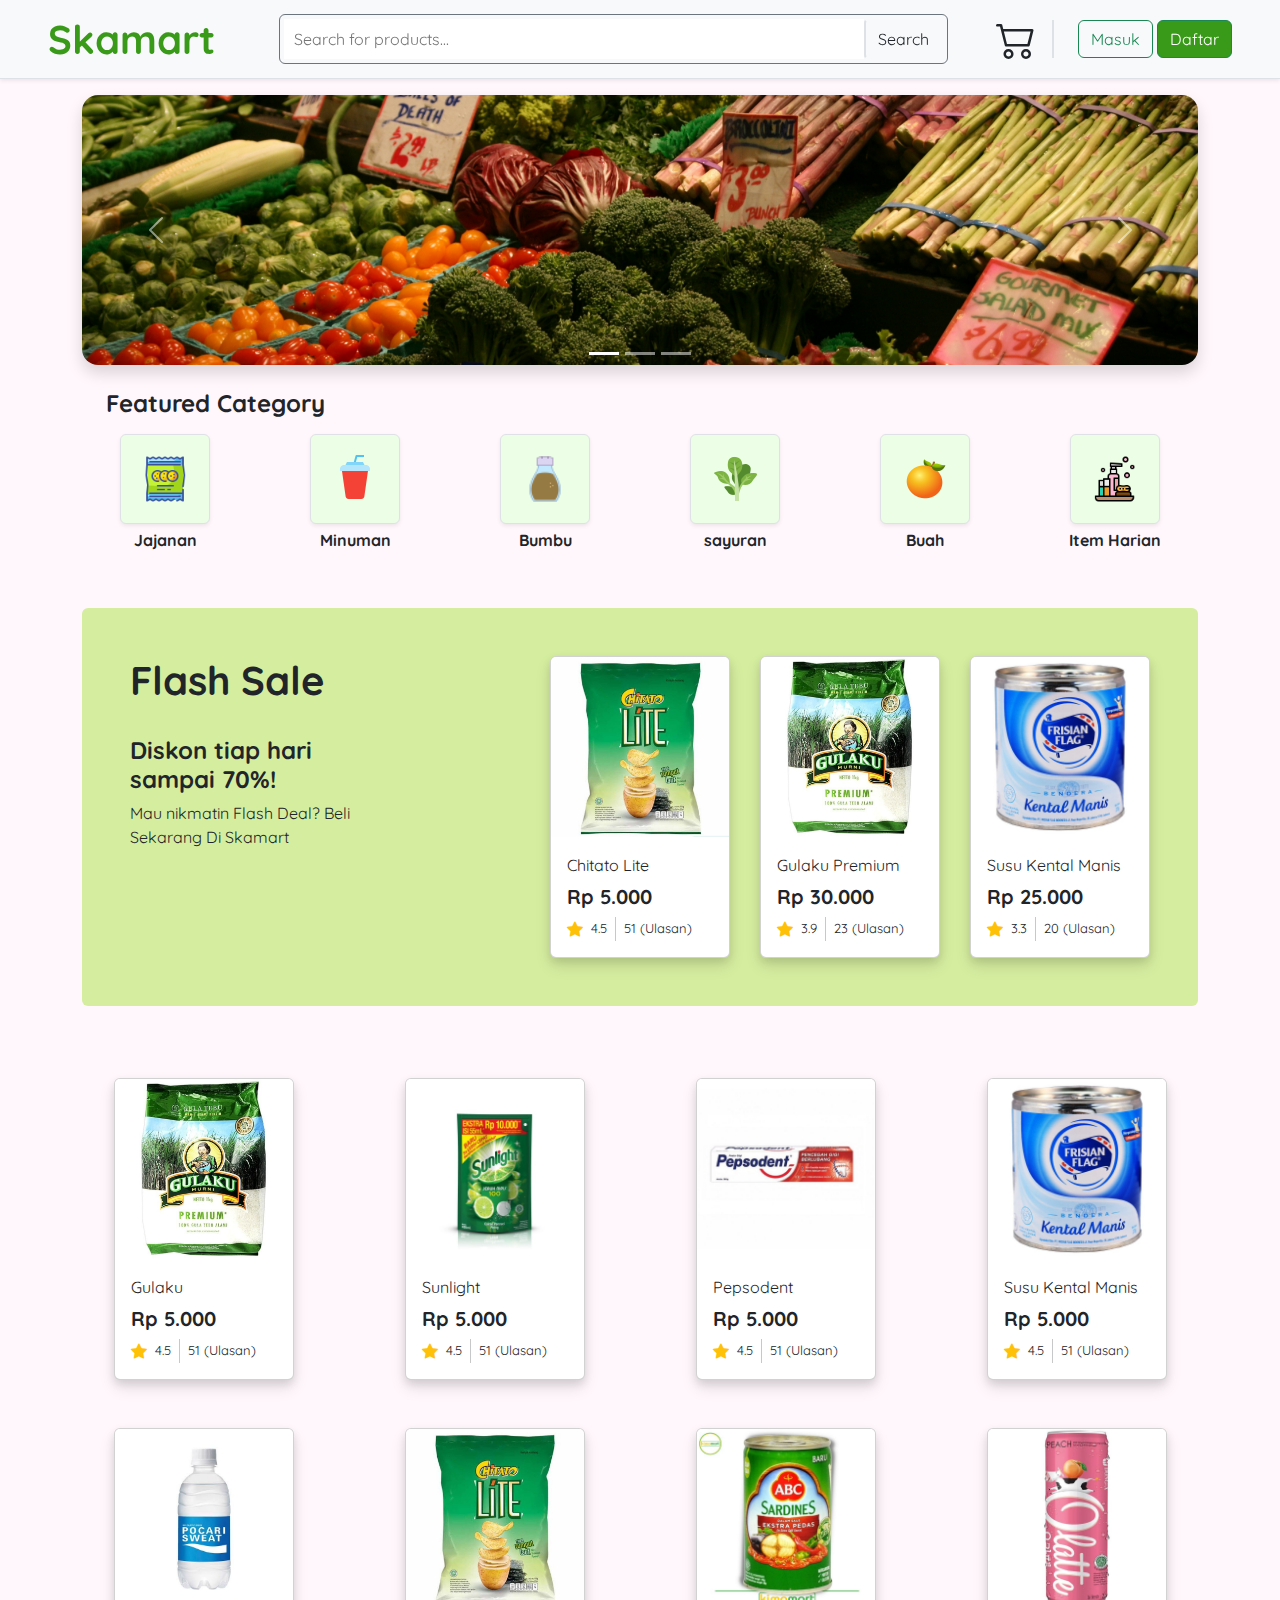
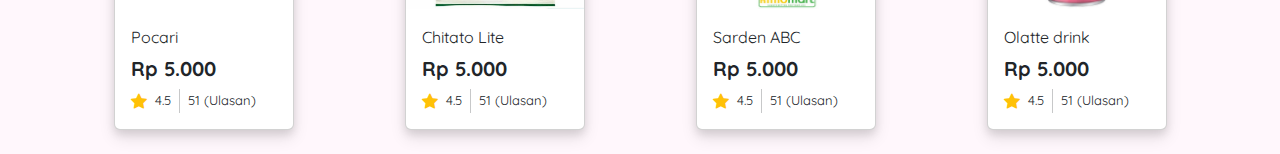
==== commit 1b6b6cab: "Update index.html" ====
--- a/index.html
+++ b/index.html
@@ -18,7 +18,7 @@
 
     <!-- NAVBAR -->
 
-    <nav class="navbar shadow-sm  bg-body-tertiary border-bottom sticky-top py-3 z-3">
+    <nav class="navbar shadow-sm  bg-body-tertiary border-bottom sticky-top py-1 z-3">
       <div class="container-fluid px-2 px-md-5 ">
         <a class="navbar-brand fw-bold fs-1 d-none d-md-block logo" href="index.html">Skamart</a>
      
@@ -374,4 +374,4 @@
     <!-- Main js -->
      <script src="main.js"></script>
 </body>
-</html>+</html>
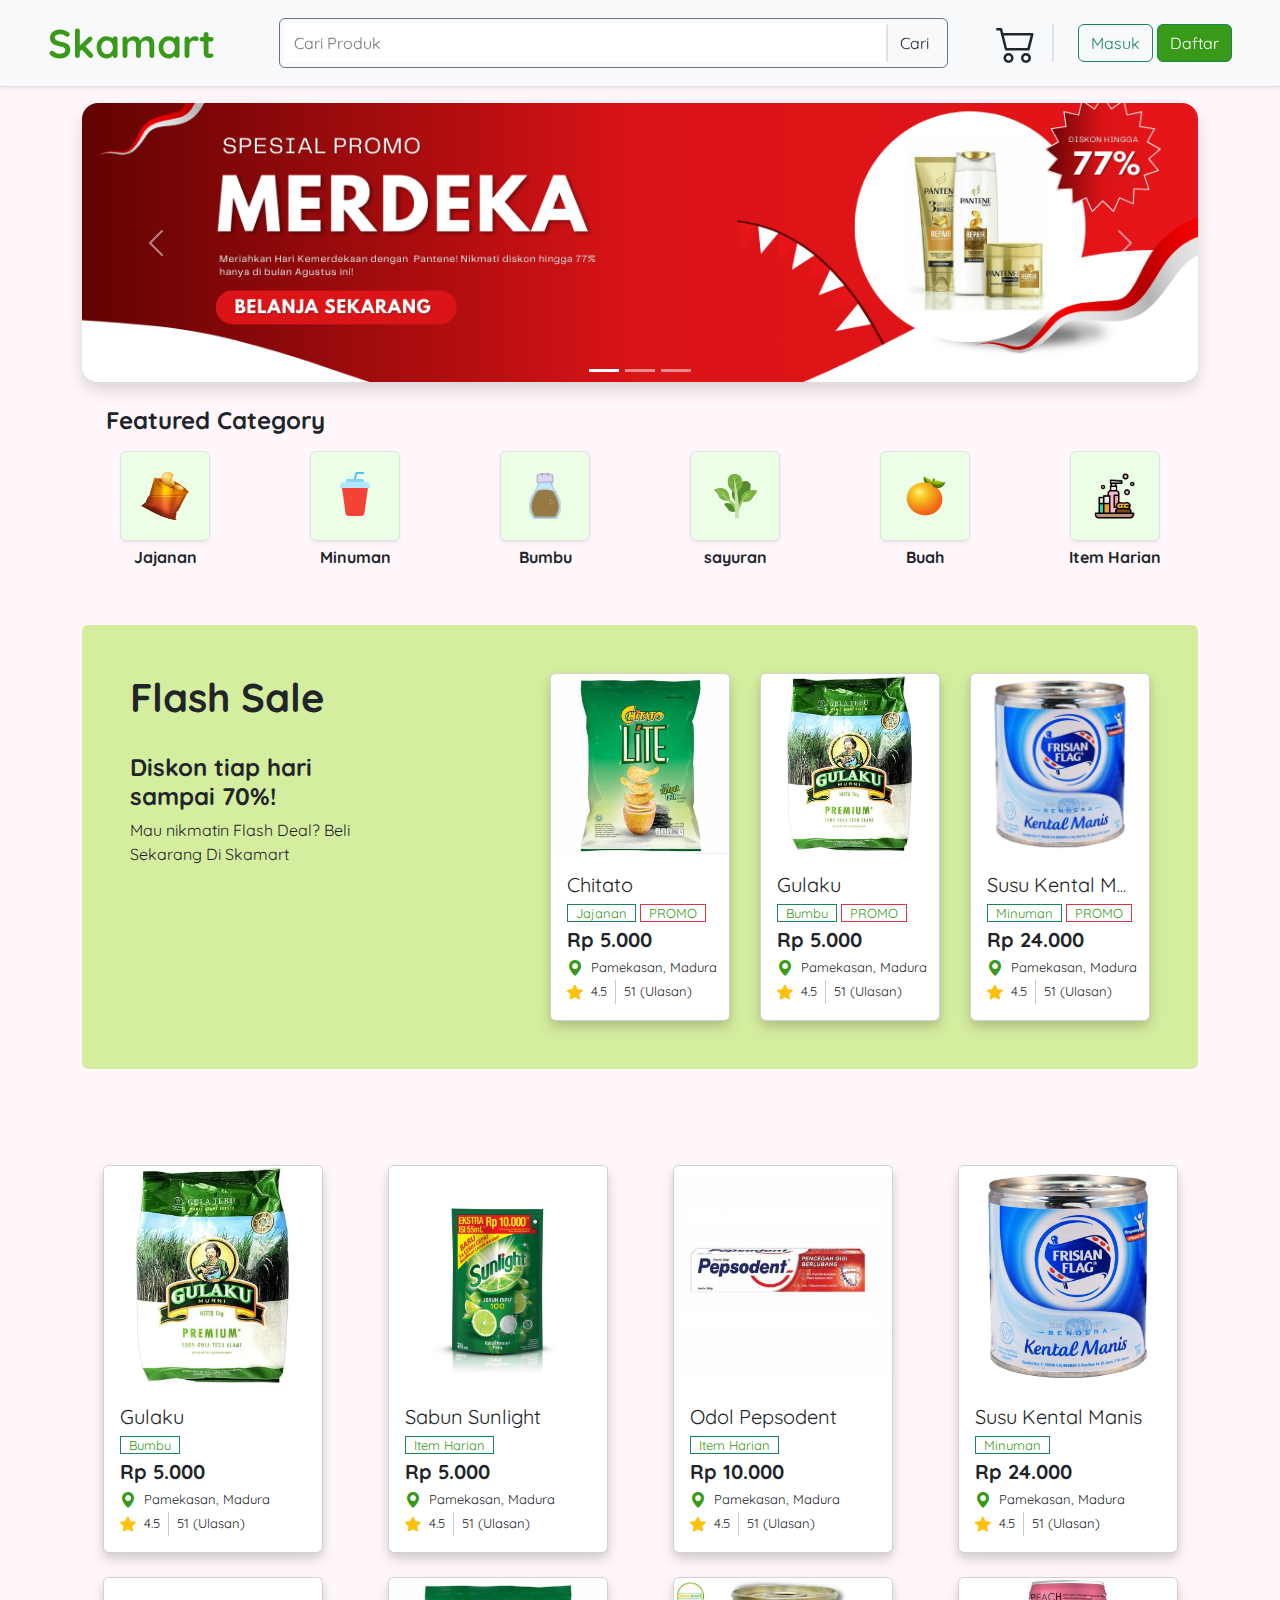
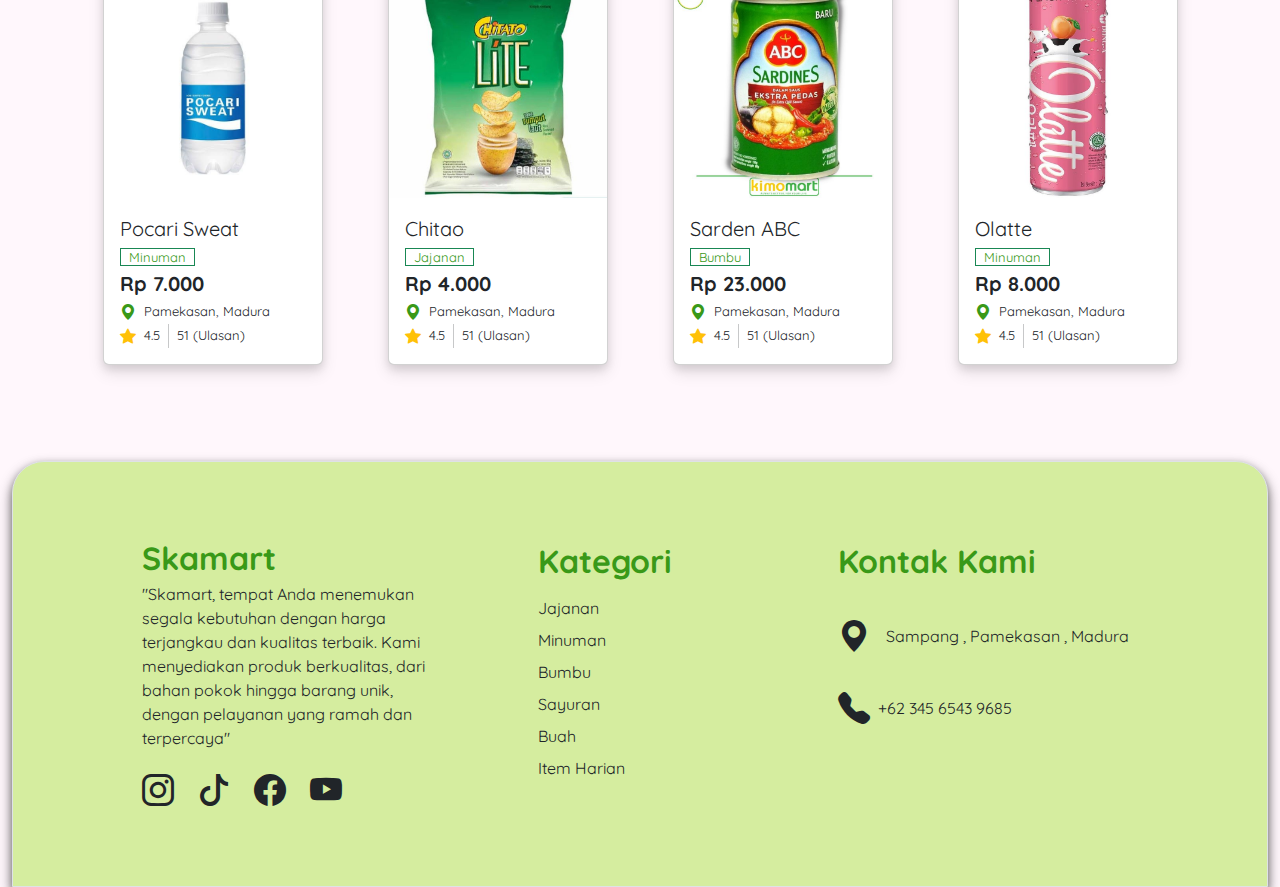
==== commit 5a3a3704: "Add files via upload" ====
--- a/index.html
+++ b/index.html
@@ -18,14 +18,14 @@
 
     <!-- NAVBAR -->
 
-    <nav class="navbar shadow-sm  bg-body-tertiary border-bottom sticky-top py-1 z-3">
+    <nav class="navbar shadow-sm  bg-body-tertiary border-bottom sticky-top  z-3">
       <div class="container-fluid px-2 px-md-5 ">
         <a class="navbar-brand fw-bold fs-1 d-none d-md-block logo" href="index.html">Skamart</a>
      
         <!-- <div class="collapse navbar-collapse" id="navbarSupportedContent"> -->
           <form class="d-flex border border-1 border-secondary rounded p-1 col  mx-2 mx-md-5" role="search">
-            <input class="border-0 w-100 " type="search" placeholder="  Search for products..." aria-label="Search">
-            <button class="btn border-start border-2 rounded-1 " type="submit">Search</button>
+            <input class="border-0 w-100 " type="search" placeholder="  Cari Produk" aria-label="Search">
+            <button class="btn border-start border-2 rounded-1 " type="submit">Cari</button>
           </form>
 
           <div class="d-flex ms-auto align-items-center ">
@@ -33,10 +33,229 @@
             <div class="offcanvas offcanvas-bottom" data-bs-scroll="true" data-bs-backdrop="false" tabindex="-1" id="offcanvasScrolling" aria-labelledby="offcanvasScrollingLabel">
               <div class="offcanvas-header border-bottom">
                 <h5 class="offcanvas-title fw-bold fs-2" id="offcanvasScrollingLabel">Keranjang Belanja</h5>
-                <button type="button" class="btn-close" data-bs-dismiss="offcanvas" aria-label="Close"></button>
+                <button type="button" class="btn-close fs-4" data-bs-dismiss="offcanvas" aria-label="Close"></button>
               </div>
               <div class="offcanvas-body">
-                <p>Try scrolling the rest of the page to see this option in action.</p>
+
+                <div class="container-fluid  border-bottom py-2">
+                  <div class=" cart-item d-flex justify-content-between">
+                      <div class="d-flex column-gap-0 column-gap-sm-1 column-gap-md-5">
+                          <input type="checkbox">        
+                      <div >
+                          <img src="asset/img/download (6).jpeg" alt="Product Image">
+                      </div>
+                      <div class="d-flex flex-column justify-content-center align-items-center">
+                              <div class="cart-item-title">Chitato</div>
+                              <div class="cart-item-price text-secondary">$20.00</div>
+                      </div>
+                     </div>
+                      <div class=" cart-item-controls">
+                          <button class="btn btn-sm btn-outline-secondary">-</button>
+                          <input type="number" value="1" min="1">
+                          <button class="btn btn-sm btn-outline-secondary">+</button>
+                      </div>
+                  </div>
+                </div>
+                <div class="container-fluid  border-bottom py-2">
+                  <div class=" cart-item d-flex justify-content-between">
+                      <div class="d-flex column-gap-0 column-gap-sm-1 column-gap-md-5">
+                          <input type="checkbox">        
+                      <div >
+                          <img src="asset/img/download (6).jpeg" alt="Product Image">
+                      </div>
+                      <div class="d-flex flex-column justify-content-center align-items-center">
+                              <div class="cart-item-title">Chitato</div>
+                              <div class="cart-item-price text-secondary">$20.00</div>
+                      </div>
+                     </div>
+                      <div class=" cart-item-controls">
+                          <button class="btn btn-sm btn-outline-secondary">-</button>
+                          <input type="number" value="1" min="1">
+                          <button class="btn btn-sm btn-outline-secondary">+</button>
+                      </div>
+                  </div>
+                </div>
+                <div class="container-fluid  border-bottom py-2">
+                  <div class=" cart-item d-flex justify-content-between">
+                      <div class="d-flex column-gap-0 column-gap-sm-1 column-gap-md-5">
+                          <input type="checkbox">        
+                      <div >
+                          <img src="asset/img/download (6).jpeg" alt="Product Image">
+                      </div>
+                      <div class="d-flex flex-column justify-content-center align-items-center">
+                              <div class="cart-item-title">Chitato</div>
+                              <div class="cart-item-price text-secondary">$20.00</div>
+                      </div>
+                     </div>
+                      <div class=" cart-item-controls">
+                          <button class="btn btn-sm btn-outline-secondary">-</button>
+                          <input type="number" value="1" min="1">
+                          <button class="btn btn-sm btn-outline-secondary">+</button>
+                      </div>
+                  </div>
+                </div>
+                <div class="container-fluid  border-bottom py-2">
+                  <div class=" cart-item d-flex justify-content-between">
+                      <div class="d-flex column-gap-0 column-gap-sm-1 column-gap-md-5">
+                          <input type="checkbox">        
+                      <div >
+                          <img src="asset/img/download (6).jpeg" alt="Product Image">
+                      </div>
+                      <div class="d-flex flex-column justify-content-center align-items-center">
+                              <div class="cart-item-title">Chitato</div>
+                              <div class="cart-item-price text-secondary">$20.00</div>
+                      </div>
+                     </div>
+                      <div class=" cart-item-controls">
+                          <button class="btn btn-sm btn-outline-secondary">-</button>
+                          <input type="number" value="1" min="1">
+                          <button class="btn btn-sm btn-outline-secondary">+</button>
+                      </div>
+                  </div>
+                </div>
+                <div class="container-fluid  border-bottom py-2">
+                  <div class=" cart-item d-flex justify-content-between">
+                      <div class="d-flex column-gap-0 column-gap-sm-1 column-gap-md-5">
+                          <input type="checkbox">        
+                      <div >
+                          <img src="asset/img/download (6).jpeg" alt="Product Image">
+                      </div>
+                      <div class="d-flex flex-column justify-content-center align-items-center">
+                              <div class="cart-item-title">Chitato</div>
+                              <div class="cart-item-price text-secondary">$20.00</div>
+                      </div>
+                     </div>
+                      <div class=" cart-item-controls">
+                          <button class="btn btn-sm btn-outline-secondary">-</button>
+                          <input type="number" value="1" min="1">
+                          <button class="btn btn-sm btn-outline-secondary">+</button>
+                      </div>
+                  </div>
+                </div>
+                <div class="container-fluid  border-bottom py-2">
+                  <div class=" cart-item d-flex justify-content-between">
+                      <div class="d-flex column-gap-0 column-gap-sm-1 column-gap-md-5">
+                          <input type="checkbox">        
+                      <div >
+                          <img src="asset/img/download (6).jpeg" alt="Product Image">
+                      </div>
+                      <div class="d-flex flex-column justify-content-center align-items-center">
+                              <div class="cart-item-title">Chitato</div>
+                              <div class="cart-item-price text-secondary">$20.00</div>
+                      </div>
+                     </div>
+                      <div class=" cart-item-controls">
+                          <button class="btn btn-sm btn-outline-secondary">-</button>
+                          <input type="number" value="1" min="1">
+                          <button class="btn btn-sm btn-outline-secondary">+</button>
+                      </div>
+                  </div>
+                </div>
+                <div class="container-fluid  border-bottom py-2">
+                  <div class=" cart-item d-flex justify-content-between">
+                      <div class="d-flex column-gap-0 column-gap-sm-1 column-gap-md-5">
+                          <input type="checkbox">        
+                      <div >
+                          <img src="asset/img/download (6).jpeg" alt="Product Image">
+                      </div>
+                      <div class="d-flex flex-column justify-content-center align-items-center">
+                              <div class="cart-item-title">Chitato</div>
+                              <div class="cart-item-price text-secondary">$20.00</div>
+                      </div>
+                     </div>
+                      <div class=" cart-item-controls">
+                          <button class="btn btn-sm btn-outline-secondary">-</button>
+                          <input type="number" value="1" min="1">
+                          <button class="btn btn-sm btn-outline-secondary">+</button>
+                      </div>
+                  </div>
+                </div>
+                <div class="container-fluid  border-bottom py-2">
+                  <div class=" cart-item d-flex justify-content-between">
+                      <div class="d-flex column-gap-0 column-gap-sm-1 column-gap-md-5">
+                          <input type="checkbox">        
+                      <div >
+                          <img src="asset/img/download (6).jpeg" alt="Product Image">
+                      </div>
+                      <div class="d-flex flex-column justify-content-center align-items-center">
+                              <div class="cart-item-title">Chitato</div>
+                              <div class="cart-item-price text-secondary">$20.00</div>
+                      </div>
+                     </div>
+                      <div class=" cart-item-controls">
+                          <button class="btn btn-sm btn-outline-secondary">-</button>
+                          <input type="number" value="1" min="1">
+                          <button class="btn btn-sm btn-outline-secondary">+</button>
+                      </div>
+                  </div>
+                </div>
+                <div class="container-fluid  border-bottom py-2">
+                  <div class=" cart-item d-flex justify-content-between">
+                      <div class="d-flex column-gap-0 column-gap-sm-1 column-gap-md-5">
+                          <input type="checkbox">        
+                      <div >
+                          <img src="asset/img/download (6).jpeg" alt="Product Image">
+                      </div>
+                      <div class="d-flex flex-column justify-content-center align-items-center">
+                              <div class="cart-item-title">Chitato</div>
+                              <div class="cart-item-price text-secondary">$20.00</div>
+                      </div>
+                     </div>
+                      <div class=" cart-item-controls">
+                          <button class="btn btn-sm btn-outline-secondary">-</button>
+                          <input type="number" value="1" min="1">
+                          <button class="btn btn-sm btn-outline-secondary">+</button>
+                      </div>
+                  </div>
+                </div>
+                <div class="container-fluid  border-bottom py-2">
+                  <div class=" cart-item d-flex justify-content-between">
+                      <div class="d-flex column-gap-0 column-gap-sm-1 column-gap-md-5">
+                          <input type="checkbox">        
+                      <div >
+                          <img src="asset/img/download (6).jpeg" alt="Product Image">
+                      </div>
+                      <div class="d-flex flex-column justify-content-center align-items-center">
+                              <div class="cart-item-title">Chitato</div>
+                              <div class="cart-item-price text-secondary">$20.00</div>
+                      </div>
+                     </div>
+                      <div class=" cart-item-controls">
+                          <button class="btn btn-sm btn-outline-secondary">-</button>
+                          <input type="number" value="1" min="1">
+                          <button class="btn btn-sm btn-outline-secondary">+</button>
+                      </div>
+                  </div>
+                </div>
+                <div class="container-fluid  border-bottom py-2">
+                  <div class=" cart-item d-flex justify-content-between">
+                      <div class="d-flex column-gap-0 column-gap-sm-1 column-gap-md-5">
+                          <input type="checkbox">        
+                      <div >
+                          <img src="asset/img/download (6).jpeg" alt="Product Image">
+                      </div>
+                      <div class="d-flex flex-column justify-content-center align-items-center">
+                              <div class="cart-item-title">Chitato</div>
+                              <div class="cart-item-price text-secondary">$20.00</div>
+                      </div>
+                     </div>
+                      <div class=" cart-item-controls">
+                          <button class="btn btn-sm btn-outline-secondary">-</button>
+                          <input type="number" value="1" min="1">
+                          <button class="btn btn-sm btn-outline-secondary">+</button>
+                      </div>
+                  </div>
+                </div>
+
+              </div>
+              <div class="sticky-bottom border rounded-top-5 shadow-lg px-3 px-lg-5 py-3 bg-light z-3">
+                <div class="d-flex flex-column">
+                  <div class="d-flex justify-content-between">
+                    <span class="fw-bold">Selected Item (2)</span>
+                    <span class="fw-bold">Rp.400.324</span>
+                  </div>
+                  <button class="btn btn-success fw-bold my-2 my-lg-4">Beli Sekarang</button>
+                </div>
               </div>
             </div>
   
@@ -64,15 +283,15 @@
           <button type="button" data-bs-target="#carouselExampleIndicators" data-bs-slide-to="1" aria-label="Slide 2"></button>
           <button type="button" data-bs-target="#carouselExampleIndicators" data-bs-slide-to="2" aria-label="Slide 3"></button>
         </div>
-        <div class="carousel-inner rounded-4 shadow"  data-bs-interval="10000">
+        <div class="carousel-inner rounded-4 shadow" id="carousel-dalam" data-bs-interval="10000">
           <div class="carousel-item active">
-            <img src="asset/img/Banner-2.jpg" class="d-block w-100" alt="...">
+            <img src="asset/img/carousel fitcom.png" class="d-block w-100" alt="..."></img>
           </div>
           <div class="carousel-item" data-bs-interval="2000">
-            <img src="asset/img/Banner-1.jpg" class="d-block w-100" alt="...">
+            <img src="asset/img/sayuranfitcomcarousel.png" class="d-block w-100" alt="...">
           </div>
           <div class="carousel-item">
-            <img src="asset/img/Banner-2.jpg" class="d-block w-100" alt="...">
+            <img src="asset/img/baner-6.webp" class="d-block w-100" alt="...">
           </div>
         </div>
         <button class="carousel-control-prev" type="button" data-bs-target="#carouselExampleIndicators" data-bs-slide="prev">
@@ -89,14 +308,14 @@
     
     <!-- KATEGORI -->
 
-    <div class="kategori container-lg  py-2  ">
+    <div class="kategori container-lg  py-sm-2  ">
      <h4 class="fw-bold mb-3 ms-0 ms-lg-4">Featured Category</h4>
      <div class="isi-kategori row row-cols-3 row-cols-sm-6 gy-2  text-center ">
 
       <div class="col">
         <div class="mx-auto kotak d-flex flex-column justify-content-center align-items-center rounded-1">
           <div class="kotak-kategori shadow-sm d-flex justify-content-center align-items-center border rounded">
-            <img src="asset/icon/icons8-snack-64.png"  alt="">
+            <img src="asset/icon/props-bag-of-chips.png"  alt="">
           </div>
            <span class="mt-1 fw-bold ">Jajanan</span>
         </div>
@@ -150,7 +369,7 @@
    
     <!-- PROMO -->
 
-    <div class="container my-5 d-flex justify-content-center align-items-center" id="promo">
+    <div class="container my-3 my-md-5 d-flex justify-content-center align-items-center" id="promo">
       <div class=" promo d-flex flex-column flex-lg-row justify-content-between  px-5 py-5 rounded">
         <div class="d-flex flex-column col-12 col-lg-3">
           <h1 class="fw-bold mb-4">Flash Sale</h1>
@@ -159,12 +378,15 @@
         </div>
         
 
-        <div class="kotak-promo  d-flex justify-content-between">
-          <a href="detailProduct.html" class="text-decoration-none card">
+        <div class="kotak-promo  d-flex justify-content-between ">
+          <a href="detailProduct.html" class="text-decoration-none card " id="card-promo">
             <img src="asset/img/download (6).jpeg" class="card-img-top" alt="...">
-            <div class="card-body">
-              <p class="card-title">Chitato Lite</p>
-              <h5 class="card-text fw-bold">Rp 5.000</h5>
+            <div class="card-body text-nowrap">
+              <span class="card-title fs-5">Chitato</span><br>
+              <span class="border border-success text-success px-2">Jajanan</span>
+              <span class="border border-danger text-success px-2">PROMO</span>
+              <h5 class="card-text fw-bold my-1">Rp 5.000</h5>
+              <div class="d-flex align-items-center"><i class="bi bi-geo-alt-fill text-success me-2"></i><span>Pamekasan, Madura</span></div>
               <div class="rating d-flex align-items-center">
                 <div class="d-flex  align-items-center">
                   <i class="bi bi-star-fill me-2 text-warning "></i>
@@ -175,33 +397,39 @@
               </div>  
             </div>
           </a>
-          <a href="detailProduct.html" class="text-decoration-none card">
+          <a href="detailProduct.html" class="text-decoration-none card " id="card-promo">
             <img src="asset/img/download (1).jpeg" class="card-img-top" alt="...">
-            <div class="card-body">
-              <p class="card-title">Gulaku Premium</p>
-              <h5 class="card-text fw-bold">Rp 30.000</h5>
-              <div class="rating d-flex align-items-center">
-                <div class="d-flex  align-items-center">
-                  <i class="bi bi-star-fill me-2 text-warning "></i>
-                  <span>3.9</span>
-                </div>
-                <div class="vr mx-2"></div>
-                <span class="ulasan">23 (Ulasan)</span>
+            <div class="card-body text-nowrap">
+              <span class="card-title fs-5">Gulaku</span><br>
+              <span class="border border-success text-success px-2">Bumbu</span>
+              <span class="border border-danger text-success px-2">PROMO</span>
+              <h5 class="card-text fw-bold my-1">Rp 5.000</h5>
+              <div class="d-flex align-items-center"><i class="bi bi-geo-alt-fill text-success me-2"></i><span>Pamekasan, Madura</span></div>
+              <div class="rating d-flex align-items-center">
+                <div class="d-flex  align-items-center">
+                  <i class="bi bi-star-fill me-2 text-warning "></i>
+                  <span>4.5</span>
+                </div>
+                <div class="vr mx-2"></div>
+                <span class="ulasan">51 (Ulasan)</span>
               </div>  
             </div>
           </a>
-          <a href="detailProduct.html" class="text-decoration-none card">
+          <a href="detailProduct.html" class="text-decoration-none card " id="card-promo">
             <img src="asset/img/download (4).jpeg" class="card-img-top" alt="...">
-            <div class="card-body">
-              <p class="card-title">Susu Kental Manis</p>
-              <h5 class="card-text fw-bold">Rp 25.000</h5>
-              <div class="rating d-flex align-items-center">
-                <div class="d-flex  align-items-center">
-                  <i class="bi bi-star-fill me-2 text-warning "></i>
-                  <span>3.3</span>
-                </div>
-                <div class="vr mx-2"></div>
-                <span class="ulasan">20 (Ulasan)</span>
+            <div class="card-body text-nowrap">
+              <span class="card-title fs-5">Susu Kental Manis</span><br>
+              <span class="border border-success text-success px-2">Minuman</span>
+              <span class="border border-danger text-success px-2">PROMO</span>
+              <h5 class="card-text fw-bold my-1">Rp 24.000</h5>
+              <div class="d-flex align-items-center"><i class="bi bi-geo-alt-fill text-success me-2"></i><span>Pamekasan, Madura</span></div>
+              <div class="rating d-flex align-items-center">
+                <div class="d-flex  align-items-center">
+                  <i class="bi bi-star-fill me-2 text-warning "></i>
+                  <span>4.5</span>
+                </div>
+                <div class="vr mx-2"></div>
+                <span class="ulasan">51 (Ulasan)</span>
               </div>  
             </div>
           </a>
@@ -215,16 +443,18 @@
     
     <!-- DISPLAY PRODUK -->
 
-    <div class="container py-4">
-      <div class="row row-cols-2 row-cols-md-4 g-5">
+    <div class="container py-5">
+      <div class="row row-cols-2 row-cols-sm-3 row-cols-lg-4 g-4 ">
 
         
         <a href="detailProduct.html" class="text-decoration-none col ">
           <div class="card mx-auto">
             <img src="asset/img/download (1).jpeg" class="card-img-top" alt="...">
-            <div class="card-body">
-              <p class="card-title">Gulaku</p>
-              <h5 class="card-text fw-bold">Rp 5.000</h5>
+            <div class="card-body text-nowrap">
+              <span class="card-title fs-5">Gulaku</span><br>
+              <span class="border border-success text-success px-2">Bumbu</span>
+              <h5 class="card-text fw-bold my-1">Rp 5.000</h5>
+              <div class="d-flex align-items-center"><i class="bi bi-geo-alt-fill text-success me-2"></i><span>Pamekasan, Madura</span></div>
               <div class="rating d-flex align-items-center">
                 <div class="d-flex  align-items-center">
                   <i class="bi bi-star-fill me-2 text-warning "></i>
@@ -239,9 +469,11 @@
         <a href="detailProduct.html" class="text-decoration-none col ">
           <div class="card mx-auto">
             <img src="asset/img/download (2).jpeg" class="card-img-top" alt="...">
-            <div class="card-body">
-              <p class="card-title">Sunlight</p>
-              <h5 class="card-text fw-bold">Rp 5.000</h5>
+            <div class="card-body text-nowrap">
+              <span class="card-title fs-5">Sabun Sunlight </span><br>
+              <span class="border border-success text-success px-2">Item Harian</span>
+              <h5 class="card-text fw-bold my-1">Rp 5.000</h5>
+              <div class="d-flex align-items-center"><i class="bi bi-geo-alt-fill text-success me-2"></i><span>Pamekasan, Madura</span></div>
               <div class="rating d-flex align-items-center">
                 <div class="d-flex  align-items-center">
                   <i class="bi bi-star-fill me-2 text-warning "></i>
@@ -256,9 +488,11 @@
         <a href="detailProduct.html" class="text-decoration-none col ">
           <div class="card mx-auto">
             <img src="asset/img/download (3).jpeg" class="card-img-top" alt="...">
-            <div class="card-body">
-              <p class="card-title">Pepsodent</p>
-              <h5 class="card-text fw-bold">Rp 5.000</h5>
+            <div class="card-body text-nowrap">
+              <span class="card-title fs-5">Odol Pepsodent</span><br>
+              <span class="border border-success text-success px-2">Item Harian</span>
+              <h5 class="card-text fw-bold my-1">Rp 10.000</h5>
+              <div class="d-flex align-items-center"><i class="bi bi-geo-alt-fill text-success me-2"></i><span>Pamekasan, Madura</span></div>
               <div class="rating d-flex align-items-center">
                 <div class="d-flex  align-items-center">
                   <i class="bi bi-star-fill me-2 text-warning "></i>
@@ -273,9 +507,11 @@
         <a href="detailProduct.html" class="text-decoration-none col ">
           <div class="card mx-auto">
             <img src="asset/img/download (4).jpeg" class="card-img-top" alt="...">
-            <div class="card-body">
-              <p class="card-title">Susu Kental Manis</p>
-              <h5 class="card-text fw-bold">Rp 5.000</h5>
+            <div class="card-body text-nowrap">
+              <span class="card-title fs-5">Susu Kental Manis</span><br>
+              <span class="border border-success text-success px-2">Minuman</span>
+              <h5 class="card-text fw-bold my-1">Rp 24.000</h5>
+              <div class="d-flex align-items-center"><i class="bi bi-geo-alt-fill text-success me-2"></i><span>Pamekasan, Madura</span></div>
               <div class="rating d-flex align-items-center">
                 <div class="d-flex  align-items-center">
                   <i class="bi bi-star-fill me-2 text-warning "></i>
@@ -290,9 +526,11 @@
         <a href="detailProduct.html" class="text-decoration-none col ">
           <div class="card mx-auto">
             <img src="asset/img/download (5).jpeg" class="card-img-top" alt="...">
-            <div class="card-body">
-              <p class="card-title">Pocari</p>
-              <h5 class="card-text fw-bold">Rp 5.000</h5>
+            <div class="card-body text-nowrap">
+              <span class="card-title fs-5">Pocari Sweat</span><br>
+              <span class="border border-success text-success px-2">Minuman</span>
+              <h5 class="card-text fw-bold my-1">Rp 7.000</h5>
+              <div class="d-flex align-items-center"><i class="bi bi-geo-alt-fill text-success me-2"></i><span>Pamekasan, Madura</span></div>
               <div class="rating d-flex align-items-center">
                 <div class="d-flex  align-items-center">
                   <i class="bi bi-star-fill me-2 text-warning "></i>
@@ -307,9 +545,11 @@
         <a href="detailProduct.html" class="text-decoration-none col ">
           <div class="card mx-auto">
             <img src="asset/img/download (6).jpeg" class="card-img-top" alt="...">
-            <div class="card-body">
-              <p class="card-title">Chitato Lite</p>
-              <h5 class="card-text fw-bold">Rp 5.000</h5>
+            <div class="card-body text-nowrap">
+              <span class="card-title fs-5">Chitao</span><br>
+              <span class="border border-success text-success px-2">Jajanan</span>
+              <h5 class="card-text fw-bold my-1">Rp 4.000</h5>
+              <div class="d-flex align-items-center"><i class="bi bi-geo-alt-fill text-success me-2"></i><span>Pamekasan, Madura</span></div>
               <div class="rating d-flex align-items-center">
                 <div class="d-flex  align-items-center">
                   <i class="bi bi-star-fill me-2 text-warning "></i>
@@ -324,9 +564,11 @@
         <a href="detailProduct.html" class="text-decoration-none col ">
           <div class="card mx-auto">
             <img src="asset/img/Kimomart _ Sarden ABC.jpeg" class="card-img-top" alt="...">
-            <div class="card-body">
-              <p class="card-title">Sarden ABC</p>
-              <h5 class="card-text fw-bold">Rp 5.000</h5>
+            <div class="card-body text-nowrap">
+              <span class="card-title fs-5">Sarden ABC</span><br>
+              <span class="border border-success text-success px-2">Bumbu</span>
+              <h5 class="card-text fw-bold my-1">Rp 23.000</h5>
+              <div class="d-flex align-items-center"><i class="bi bi-geo-alt-fill text-success me-2"></i><span>Pamekasan, Madura</span></div>
               <div class="rating d-flex align-items-center">
                 <div class="d-flex  align-items-center">
                   <i class="bi bi-star-fill me-2 text-warning "></i>
@@ -341,9 +583,11 @@
         <a href="detailProduct.html" class="text-decoration-none col ">
           <div class="card mx-auto">
             <img src="asset/img/Olatte drink Pin pink ver.jpeg" class="card-img-top" alt="...">
-            <div class="card-body">
-              <p class="card-title">Olatte drink</p>
-              <h5 class="card-text fw-bold">Rp 5.000</h5>
+            <div class="card-body text-nowrap">
+              <span class="card-title fs-5">Olatte</span><br>
+              <span class="border border-success text-success px-2">Minuman</span>
+              <h5 class="card-text fw-bold my-1">Rp 8.000</h5>
+              <div class="d-flex align-items-center"><i class="bi bi-geo-alt-fill text-success me-2"></i><span>Pamekasan, Madura</span></div>
               <div class="rating d-flex align-items-center">
                 <div class="d-flex  align-items-center">
                   <i class="bi bi-star-fill me-2 text-warning "></i>
@@ -363,6 +607,47 @@
   
     <!-- FOOTER -->
 
+    <div class="container-fluid mt-5">
+      <div class="container-fluid border-bottom rounded-top-5 d-flex justify-content-center border border-1" id="footer">
+        
+          <div class="container row row-cols-1 row-cols-md-3 p-0 p-md-5 g-0 g-md-3">
+              <div class="col p-3 p-md-4">
+                  <a class="fw-bold fs-2 logo text-decoration-none" href="index.html">Skamart</a>
+                  <p class="d-none d-md-block">"Skamart, tempat Anda menemukan segala kebutuhan dengan harga terjangkau dan kualitas terbaik. Kami menyediakan produk berkualitas, dari bahan pokok hingga barang unik, dengan pelayanan yang ramah dan terpercaya"</p>
+                  <div class="icon-sosmed fs-2 d-flex column-gap-4 mt-2">
+                      <i class="bi bi-instagram"></i>
+                      <i class="bi bi-tiktok"></i>
+                      <i class="bi bi-facebook"></i>
+                      <i class="bi bi-youtube"></i>
+                  </div>
+              </div>
+              <div class="col p-3 p-md-4 mt-4">
+                  <div class="d-flex flex-column row-gap-md-2 ms-md-5">
+                      <h2 class="fw-bold text-success">Kategori</h2>
+                      <li class="navbar-nav"><a class="text-decoration-none text-dark" href="">Jajanan</a></li>
+                      <li class="navbar-nav"><a class="text-decoration-none text-dark" href="">Minuman</a></li>
+                      <li class="navbar-nav"><a class="text-decoration-none text-dark" href="">Bumbu</a></li>
+                      <li class="navbar-nav"><a class="text-decoration-none text-dark" href="">Sayuran</a></li>
+                      <li class="navbar-nav"><a class="text-decoration-none text-dark" href="">Buah</a></li>
+                      <li class="navbar-nav"><a class="text-decoration-none text-dark" href="">Item Harian</a></li>
+                  </div>
+              </div>
+              <div class="col p-3 p-md-4 mt-4 d-flex flex-column row-gap-2 row-gap-md-4 text-now">
+                  <h2 class="fw-bold text-success text-nowrap">Kontak Kami</h2>
+                  <div class="d-flex align-items-center column-gap-2">
+                      <i class="bi bi-geo-alt-fill me-2 fs-2"></i>
+                      <span>Sampang , Pamekasan , Madura</span>
+                  </div>
+                  <div class="d-flex align-items-center column-gap-2">
+                      <i class="bi bi-telephone-fill fs-2"></i>
+                      <span class="text-nowrap">+62 345 6543 9685</span>
+                  </div>
+              </div>
+          </div>
+      </div>
+  </div>
+  
+    
     <!-- ============================================ -->
 
 
@@ -374,4 +659,4 @@
     <!-- Main js -->
      <script src="main.js"></script>
 </body>
-</html>
+</html>--- a/style.css
+++ b/style.css
@@ -6,9 +6,9 @@
     --warna-utama: #399918;
     --pendukung: #ECFFE6;
     --hover: #D5ED9F;
-    --tinggi-gambar-card: 180px;
+    --tinggi-gambar-card: 220px;
     --lebar-gambar-card: 100%;
-    --lebar-card: 180px ;
+    --lebar-card: 220px ;
 }
 body {
     font-family: "Quicksand", sans-serif;
@@ -22,13 +22,9 @@
 
 
 /* =============================== REBOOT STYLE BOOTSTRAP =============================== */
-.bg-success,.btn-success {
-    background-color: var(--warna-utama) !important;
-}
-
-.offcanvas {
-    height: 70vh !important;
-}
+.bg-success,.btn-success{background-color: var(--warna-utama) !important;}
+.text-success {color: var(--warna-utama) !important;}
+.offcanvas {height: 70vh !important;}
 /* ======================================================================== */
 
 
@@ -47,20 +43,14 @@
 
 /* ======================================================================== */
 
-
-
-
-
 /* =============================== CAROUSEL =============================== */
 
 .carousel img {
     width: 100%;
-    height: 30vh;
-    object-fit: cover;
-}
-/* ======================================================================== */
-
-
+    height: fit-content;
+    object-fit: cover;
+}
+/* ======================================================================== */
 
 /* =============================== KATEGORI =============================== */
 
@@ -90,43 +80,82 @@
     overflow-x: auto;
 }
 .kotak-promo {
-    min-width: 600px;
-}
+    min-width: 600px ;
+}
+#card-promo {
+    width: 180px !important;
+}
+#card-promo img{
+    width: var(--lebar-gambar-card);
+    height: 180px;
+}
+
 .card img {
     width: var(--lebar-gambar-card);
     height: var(--tinggi-gambar-card);
     object-fit: cover;
 }
+
 .card {
-    width: var(--lebar-card) !important;
+    width: var(--lebar-card);
     transition: 0.2s;
     box-shadow: 0 4px 8px rgba(0, 0, 0, 0.1), 
               0 8px 16px rgba(0, 0, 0, 0.1);
 }
+.card-body {
+    overflow: hidden;
+    text-overflow: ellipsis;
+}
 .card:hover {
     transform: translateY(-4px);
 }
 .card span {
     font-size: 13px;
 }
-
-
-/* ======================================================================== */
-
-
-
-
-
+/* ======================================================================== */
+
+
+
+
+/* =============================== FOOTER =============================== */
+#footer {
+    background-color: var(--hover);
+    box-shadow: 0 4px 8px rgba(0, 0, 0, 0.5), 
+              0 8px 16px rgba(0, 0, 0, 0.3);
+}
+#footer .bi {
+   transition: 0.2s;
+}
+#footer .bi:hover {
+    color: var(--warna-utama);
+}
+
+/* ======================================================================== */
+.cart-item img {
+    max-width: 100px;
+    height: 100px;
+    object-fit: cover;
+}
+.cart-item-controls {
+    display: flex;
+    align-items: center;
+}
+.cart-item-controls input {
+    width: 40px;
+    text-align: center;
+    margin: 0 10px;
+}
+
+
+
+/* =============================== DETAIL PRODUCT =============================== */
 .detail-produk {
     width: 80%;
 }
-
 .co {
     width: 100%;
     height: fit-content;
 }
-
-
 .img-utama {
     width: 500px;
     height: 500px;
@@ -142,7 +171,7 @@
     height: 100px;
     object-fit: cover;
 }
-
+/* ======================================================================== */
 
 
 
@@ -150,9 +179,10 @@
 
 @media screen and (max-width: 767px) { 
 
+   
     .kotak-kategori {
-        width: 80px;
-        height: 80px;
+        width: 50px;
+        height: 50px;
     }
     .kotak-kategori img {
         width: 30px;
@@ -182,14 +212,18 @@
         height: fit-content;
     
     }
+    .card img {
+        max-width: 170px ;
+        max-height: 170px ;
+        object-fit: cover;
+    }
+    .card {
+        width: 170px ;
+    }
  }
 
 
 @media screen and (min-width: 768px) and (max-width:991px){ 
-    .kotak-kategori img {
-        width: 30px;
-        height: 30px;
-    }
     .promo {
         width: 100%;
     }
